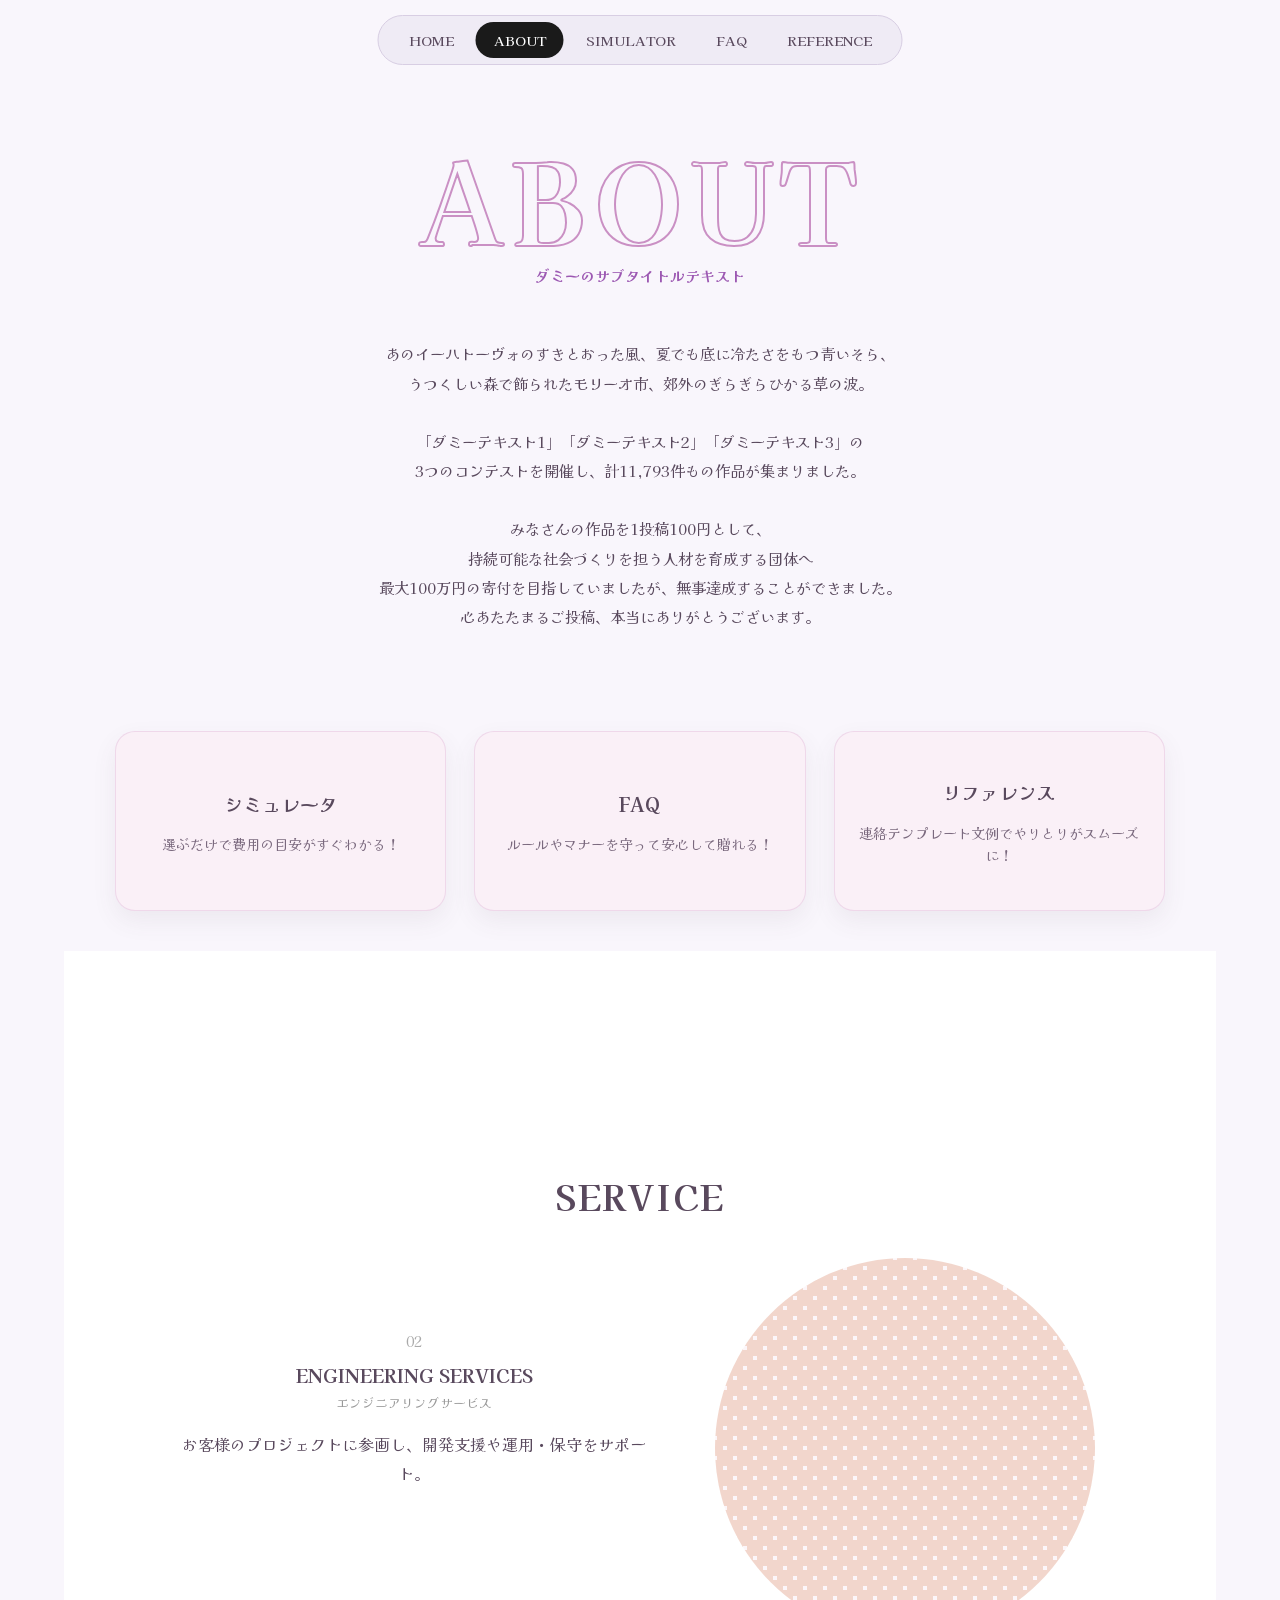
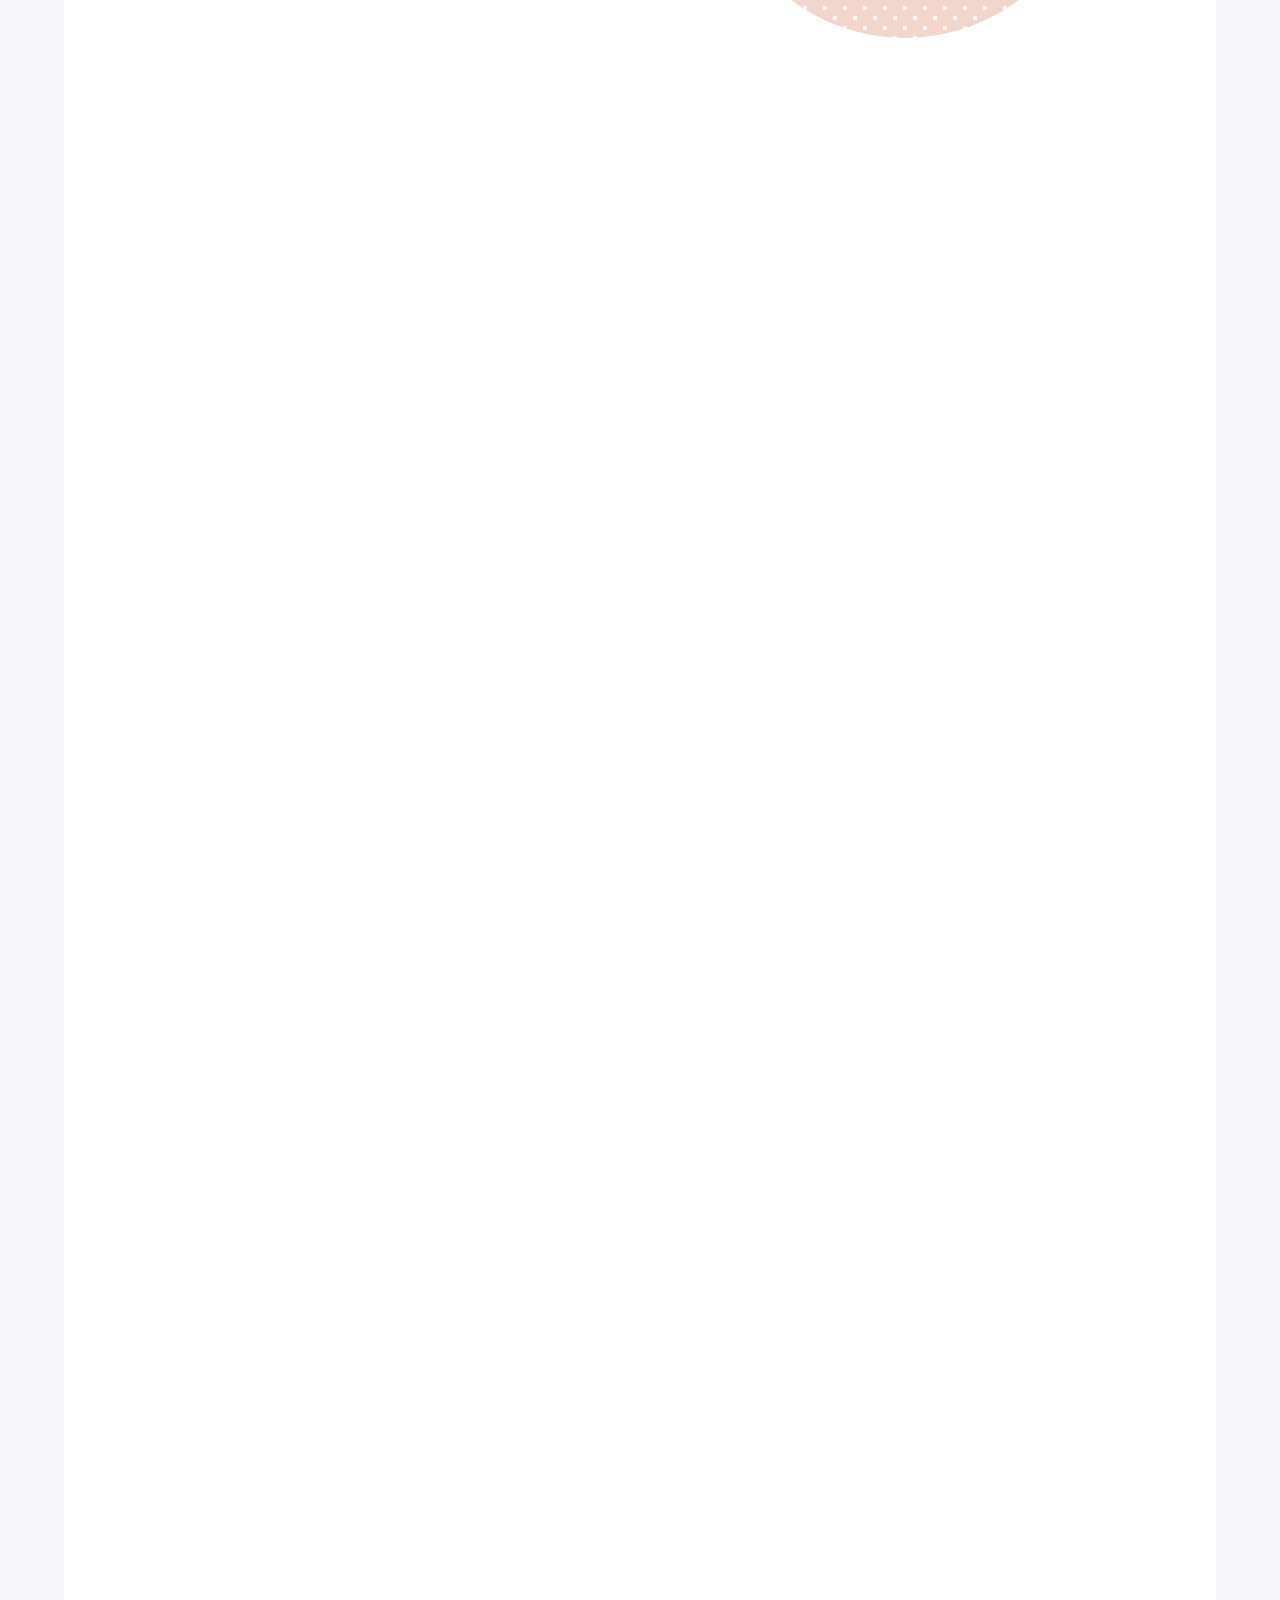
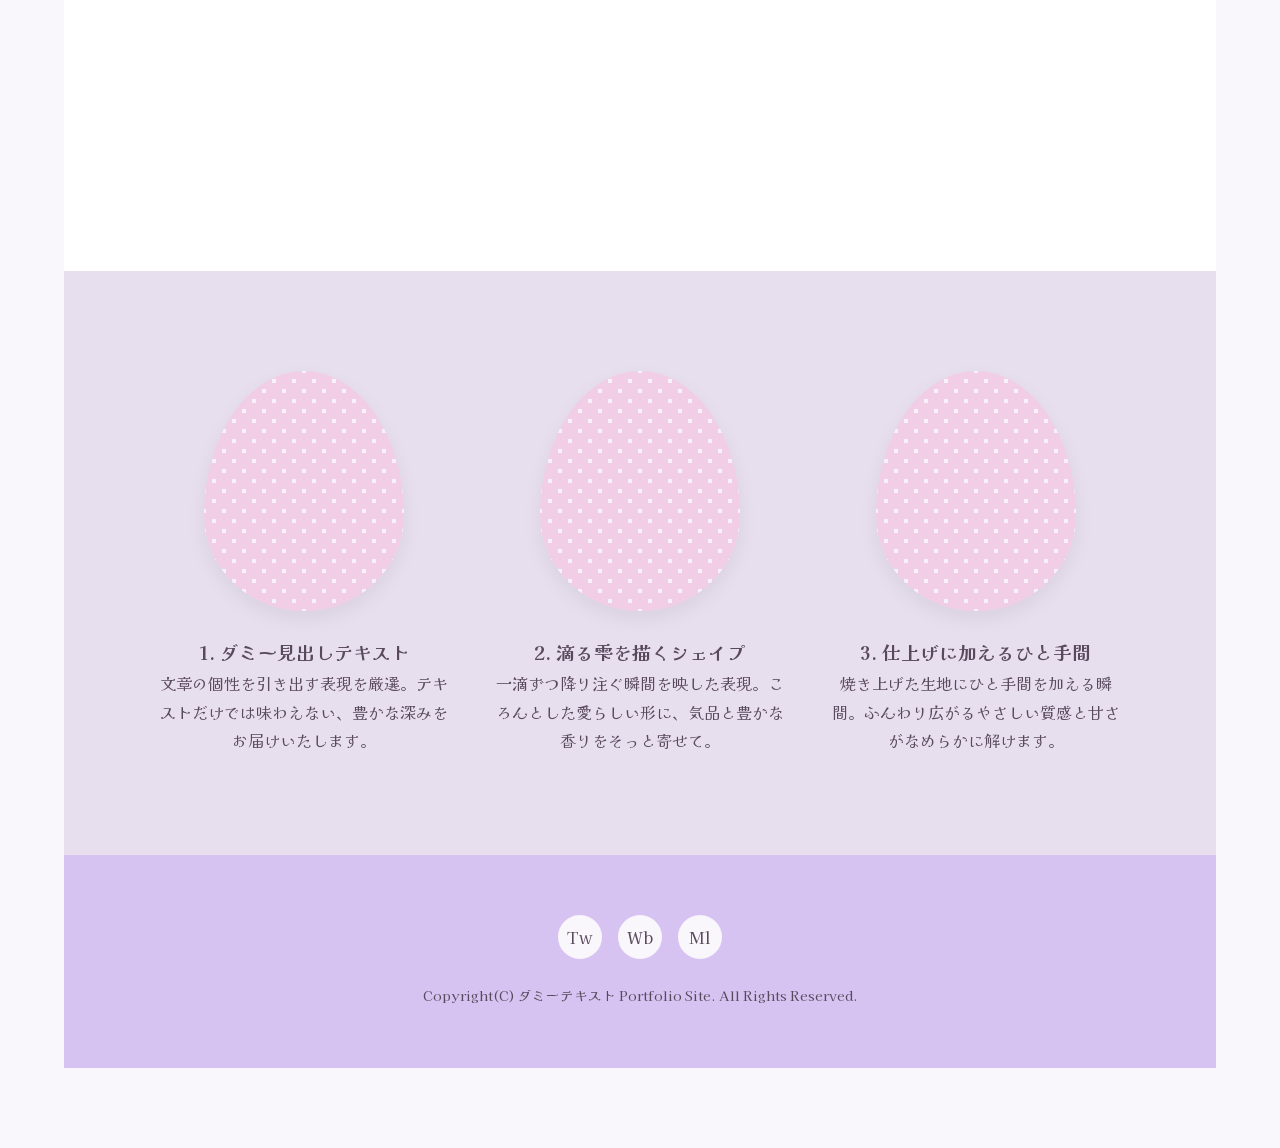
==== about.html @ a7672159 "Add files via upload" ====
<!DOCTYPE html>
<html lang="ja">
<head>
  <meta charset="UTF-8">
  <meta name="viewport" content="width=device-width, initial-scale=1.0">
  <title>ABOUT | ポートフォリオ</title>

  <link rel="preconnect" href="https://fonts.googleapis.com">
  <link rel="preconnect" href="https://fonts.gstatic.com" crossorigin>
  <link href="https://fonts.googleapis.com/css2?family=Kaisei+Decol:wght@400;500;700&display=swap" rel="stylesheet">

  <link rel="stylesheet" href="css/style.css">
</head>
<body class="about-page">

  <header class="about-header js-scroll-trigger">
    <nav class="nav-capsule">
      <a href="index.html" class="nav-item">HOME</a>
      <a href="about.html" class="nav-item is-active">ABOUT</a>
      <a href="simulator.html" class="nav-item">SIMULATOR</a>
      <a href="faq.html" class="nav-item">FAQ</a>
      <a href="reference.html" class="nav-item">REFERENCE</a>
    </nav>
  </header>

  <section class="about-hero">
    <h1 class="about-hero-title js-scroll-trigger">ABOUT</h1>
    <p class="about-hero-sub js-scroll-trigger delay-1">ダミーのサブタイトルテキスト</p>

    <div class="about-lead-text js-scroll-trigger delay-2">
      <p>あのイーハトーヴォのすきとおった風、夏でも底に冷たさをもつ青いそら、<br>うつくしい森で飾られたモリーオ市、郊外のぎらぎらひかる草の波。</p>
      <br>
      <p>「ダミーテキスト1」「ダミーテキスト2」「ダミーテキスト3」の<br>3つのコンテストを開催し、計11,793件もの作品が集まりました。</p>
      <br>
      <p>みなさんの作品を1投稿100円として、<br>持続可能な社会づくりを担う人材を育成する団体へ<br>最大100万円の寄付を目指していましたが、無事達成することができました。<br>心あたたまるご投稿、本当にありがとうございます。</p>
    </div>

<!-- 3つのカードボタン領域 -->
    <div class="about-card-grid">
      <a href="simulator.html" class="about-card js-scroll-trigger delay-1">
        <h3>シミュレータ</h3>
        <p>選ぶだけで費用の目安がすぐわかる！</p>
      </a>

      <a href="faq.html" class="about-card js-scroll-trigger delay-2">
        <h3>FAQ</h3>
        <p>ルールやマナーを守って安心して贈れる！</p>
      </a>

      <a href="reference.html" class="about-card js-scroll-trigger delay-3">
        <h3>リファレンス</h3>
        <p>連絡テンプレート文例でやりとりがスムーズに！</p>
      </a>
    </div>

  <section class="sticky-service-section" id="stickyService">
    <div class="sticky-service-inner">
      <div class="sticky-service-sticky">
        <h2 class="section-title js-scroll-trigger">SERVICE</h2>

        <div class="sticky-service-content">
          <div class="sticky-text-col">
            <div class="service-text-item is-active" data-index="0">
              <span class="service-num">01</span>
              <h3>SYSTEM INTEGRATION</h3>
              <p class="service-sub-ja">システムインテグレーション</p>
              <p class="service-desc">企画提案から構築、導入、運用までをワンストップでサポートいたします。</p>
            </div>
            <div class="service-text-item" data-index="1">
              <span class="service-num">02</span>
              <h3>ENGINEERING SERVICES</h3>
              <p class="service-sub-ja">エンジニアリングサービス</p>
              <p class="service-desc">お客様のプロジェクトに参画し、開発支援や運用・保守をサポート。</p>
            </div>
            <div class="service-text-item" data-index="2">
              <span class="service-num">03</span>
              <h3>SOFTWARE MANAGED SERVICES</h3>
              <p class="service-sub-ja">ソフトウェアマネージドサービス</p>
              <p class="service-desc">安定した運用と継続的な改善を支える柔軟な運用管理を提供します。</p>
            </div>
          </div>

          <div class="sticky-img-col">
            <div class="service-img-item is-active" data-index="0">
              <div class="service-circle-frame">
                <div class="dummy-img-box"></div>
              </div>
            </div>
            <div class="service-img-item" data-index="1">
              <div class="service-circle-frame">
                <div class="dummy-img-box" style="filter: hue-rotate(60deg);"></div>
              </div>
            </div>
            <div class="service-img-item" data-index="2">
              <div class="service-circle-frame">
                <div class="dummy-img-box" style="filter: hue-rotate(140deg);"></div>
              </div>
            </div>
          </div>
        </div>
      </div>
    </div>
  </section>

  <section class="teardrop-section">
    <div class="teardrop-grid">
      <div class="teardrop-item js-scroll-trigger delay-1">
        <div class="teardrop-img-box">
          <div class="dummy-img-box"></div>
        </div>
        <h3>1. ダミー見出しテキスト</h3>
        <p>文章の個性を引き出す表現を厳選。テキストだけでは味わえない、豊かな深みをお届けいたします。</p>
      </div>

      <div class="teardrop-item js-scroll-trigger delay-2">
        <div class="teardrop-img-box">
          <div class="dummy-img-box"></div>
        </div>
        <h3>2. 滴る雫を描くシェイプ</h3>
        <p>一滴ずつ降り注ぐ瞬間を映した表現。ころんとした愛らしい形に、気品と豊かな香りをそっと寄せて。</p>
      </div>

      <div class="teardrop-item js-scroll-trigger delay-3">
        <div class="teardrop-img-box">
          <div class="dummy-img-box"></div>
        </div>
        <h3>3. 仕上げに加えるひと手間</h3>
        <p>焼き上げた生地にひと手間を加える瞬間。ふんわり広がるやさしい質感と甘さがなめらかに解けます。</p>
      </div>
    </div>
  </section>

  <footer class="site-footer">
    <div class="social-icons js-scroll-trigger">
      <div class="social-icon">Tw</div>
      <div class="social-icon">Wb</div>
      <div class="social-icon">Ml</div>
    </div>
    <p class="copyright js-scroll-trigger delay-1">Copyright(C) ダミーテキスト Portfolio Site. All Rights Reserved.</p>
  </footer>

  <script src="js/script.js"></script>
</body>
</html>
---- css/style.css ----
@charset "UTF-8";

/* ==========================================================================
   TABLE OF CONTENTS (目次)
   --------------------------------------------------------------------------
   1. Variables & Theme Settings (カラー・変数)
   2. Base & Reset Styles (ベース設定)
   3. Animations & Delay Utilities (スクロールアニメーション)
   4. Common UI Components (汎用ボタン・共通パーツ)
   5. Header & Navigation (カプセルナビ・SNSエリア)
   6. Hero Areas (TOP / ABOUT / シミュレーター ヒーロー)
   7. TOP & ABOUT Sections (Topics / Message / Service / Teardrop)
   8. Simulator Components (選択ボタン・入力フォーム・結果エリア)
   9. Footer Section
   10. Responsive Adjustments (メディアクエリ統合)
   ========================================================================== */

/* ==========================================================================
   1. Variables & Theme Settings
   ========================================================================== */
:root {
  --bg-main: #F9F6FC;         /* ニュアンスホワイト */
  --bg-sub: #FFF0FA;          /* シェルピンク */
  --color-pink: #F2CBE4;      /* パステルピンク */
  --color-lavender: #D7C3F1;  /* ソフトラベンダー */
  --color-orchid: #CA90C4;    /* ミディアムオーキッド */
  --color-gold: #FFB703;      /* マリーゴールド */
  --color-yellow: #FFCA3A;    /* ハニーイエロー */
  --text-main: #59495D;       /* ディープパープルグレー */
  --text-dark: #1A1A1A;       /* ダークテキスト */
  --color-white: #FFFFFF;
}

/* ==========================================================================
   2. Base & Reset Styles
   ========================================================================== */
*,
*::before,
*::after {
  box-sizing: border-box;
  margin: 0;
  padding: 0;
  font-family: 'Kaisei Decol', serif !important;
}

body {
  background-color: var(--bg-main);
  color: var(--text-main);
  line-height: 1.8;
  overflow-x: hidden;
}

a {
  text-decoration: none;
  color: inherit;
}

/* ==========================================================================
   3. Animations & Delay Utilities
   ========================================================================== */
/* 一時確認用：強制表示させる設定 */
.js-scroll-trigger {
  opacity: 0;
  transform: translateY(30px);
  transition: opacity 0.8s ease, transform 0.8s ease;
}

.js-scroll-trigger.is-active {
  opacity: 1;
  transform: translateY(0);
}

/* ヘッダータグにjs-scroll-triggerがついていても透明化させない例外指定 */
header.js-scroll-trigger,
.about-header.js-scroll-trigger {
  opacity: 1 !important;
  transform: none !important;
}

.delay-1 { transition-delay: 0.15s; }
.delay-2 { transition-delay: 0.3s; }
.delay-3 { transition-delay: 0.45s; }

/* ==========================================================================
   4. Common UI Components
   ========================================================================== */
/* 共通ダミー画像パターン */
.dummy-img-box {
  width: 100%;
  height: 100%;
  background-color: var(--color-pink);
  background-image: 
    radial-gradient(var(--bg-main) 15%, transparent 16%),
    radial-gradient(var(--bg-main) 15%, transparent 16%);
  background-size: 20px 20px;
  background-position: 0 0, 10px 10px;
  opacity: 0.85;
}

/* セクション共通タイトル */
.section-title {
  margin-bottom: 30px;
  color: var(--text-main);
  font-size: clamp(1.8rem, 4vw, 2.2rem);
  letter-spacing: 0.05em;
}

/* 共通ゴールドボタン */
.btn-gold {
  display: inline-flex;
  justify-content: center;
  align-items: center;
  gap: 8px;
  width: 100%;
  padding: 14px 28px;
  background-color: var(--color-gold);
  border-radius: 30px;
  color: var(--color-white);
  font-size: clamp(0.9rem, 1.2vw, 1rem);
  font-weight: bold;
  text-align: center;
  box-shadow: 0 6px 16px rgba(255, 183, 3, 0.35);
  transition: all 0.3s ease;
}

.btn-gold:hover {
  opacity: 0.92;
  transform: translateY(-2px);
}

/* ==========================================================================
   5. Header & Navigation
   ========================================================================== */
.about-header {
  position: relative;
  display: flex;
  justify-content: space-between;
  align-items: center;
  min-height: 80px;
  padding: 20px 5%;
  background-color: var(--bg-main);
  z-index: 100;
}

/* smulator → simulator にスペルを修正 */
.simulator-header {
  position: relative;
  display: flex;
  justify-content: space-between;
  align-items: center;
  min-height: 80px;
  padding: 20px 5%;
  background-color: var(--bg-main);
  z-index: 100;
}
.nav-capsule {
  position: absolute;
  left: 50%;
  transform: translateX(-50%);
  display: flex;
  align-items: center;
  gap: 4px;
  padding: 6px 12px;
  background-color: #EFEBF5;
  border: 1px solid #D8CEE3;
  border-radius: 30px;
  z-index: 10;
  white-space: nowrap;
}

.nav-item {
  display: inline-block;
  padding: 6px 18px;
  border-radius: 20px;
  color: var(--text-main);
  font-size: 0.85rem;
  font-weight: 500;
  text-decoration: none;
  transition: all 0.3s ease;
}

.nav-item.is-active,
.nav-item:hover {
  background-color: var(--text-dark);
  color: var(--color-white);
}

.header-sns {
  display: flex;
  align-items: center;
  gap: 10px;
  margin-left: auto;
}

.sns-btn {
  display: inline-flex;
  align-items: center;
  padding: 6px 18px;
  background-color: var(--text-dark);
  border-radius: 20px;
  color: var(--color-white);
  font-size: 0.8rem;
  transition: opacity 0.3s ease;
}

.sns-btn:hover {
  opacity: 0.8;
}

/* ==========================================================================
   6. Hero Areas
   ========================================================================== */
/* TOP ヒーロー */
.hero-section {
  position: relative;
  width: 100%;
  height: 100vh;
  height: 100dvh;
  background-color: var(--bg-sub);
  border-bottom: 2px solid var(--color-orchid);
  overflow: hidden;
}

.hero-bg-dummy {
  position: absolute;
  top: 0;
  right: 0;
  width: 75%;
  height: 100%;
  background: linear-gradient(135deg, var(--color-lavender) 0%, var(--color-orchid) 100%);
  clip-path: polygon(15% 0, 100% 0, 100% 100%, 0% 100%);
  opacity: 0.6;
}

.hero-side-left,
.hero-side-right {
  position: absolute;
  top: 40px;
  display: flex;
  flex-direction: column;
  align-items: center;
  gap: 16px;
  z-index: 15;
}

.hero-side-left { left: 3%; }
.hero-side-right { right: 3%; }

.qr-group {
  display: flex;
  flex-direction: column;
  gap: 12px;
  margin-bottom: 8px;
}

.dummy-qr {
  display: block;
  width: 36px;
  height: 36px;
  background-color: var(--text-main);
  border-radius: 4px;
  opacity: 0.4;
}

.vertical-btn {
  display: inline-block;
  padding: 6px 4px;
  background: none;
  border: none;
  border-radius: 4px;
  color: var(--text-main);
  font-size: clamp(0.7rem, 1.2vw, 0.85rem);
  letter-spacing: 0.2em;
  writing-mode: vertical-rl;
  opacity: 0.7;
  cursor: pointer;
  transition: opacity 0.3s ease, color 0.3s ease, transform 0.3s ease;
}

.vertical-btn:hover {
  color: var(--color-orchid);
  opacity: 1;
  transform: scale(1.08);
}

.hero-huge-text {
  position: absolute;
  bottom: 8%;
  left: 0;
  width: 100%;
  color: var(--color-yellow);
  font-size: clamp(3.5rem, 12.5vw, 11rem);
  font-weight: 700;
  line-height: 0.9;
  text-align: center;
  text-shadow: 4px 4px 0px rgba(89, 73, 93, 0.15);
  white-space: nowrap;
  z-index: 10;
}

.text-gold {
  color: var(--color-gold);
}

/* ABOUT ヒーロー */
.about-hero {
  padding: 60px 5% 80px;
  text-align: center;
}

.about-hero-title {
  margin-bottom: 10px;
  color: transparent;
  font-size: clamp(4rem, 10vw, 7rem);
  font-weight: 700;
  line-height: 1;
  letter-spacing: 0.05em;
  -webkit-text-stroke: 2px var(--color-orchid);
}

.about-hero-sub {
  margin-bottom: 50px;
  color: #9C58B2;
  font-size: 0.95rem;
  font-weight: bold;
}

.about-lead-text {
  max-width: 800px;
  margin: 0 auto 60px;
  font-size: clamp(0.9rem, 1.2vw, 1rem);
  line-height: 1.9;
}

/* シミュレーター用 ヒーロー */
.page-hero {
  padding: 50px 5% 30px;
  text-align: center;
}

.page-hero-title {
  margin-bottom: 8px;
  color: transparent;
  font-size: clamp(2.5rem, 7vw, 4.5rem);
  font-weight: 700;
  line-height: 1.1;
  letter-spacing: 0.05em;
  -webkit-text-stroke: 2px var(--color-orchid);
}

.page-hero-sub {
  margin-bottom: 20px;
  color: #9C58B2;
  font-size: 0.95rem;
  font-weight: bold;
}

.page-hero-lead {
  display: inline-block;
  padding: 8px 24px;
  background-color: var(--bg-sub);
  border-radius: 20px;
  color: var(--text-main);
  font-size: clamp(0.85rem, 1.1vw, 0.95rem);
}

/* ==========================================================================
   7. TOP & ABOUT Sections
   ========================================================================== */
/* カードグリッド */
.about-card-grid {
  display: grid;
  grid-template-columns: repeat(3, 1fr);
  justify-content: center;
  gap: 28px;
  max-width: 1050px;
  margin: 0 auto;
  padding: 40px 0;
}

.about-card {
  display: flex;
  flex-direction: column;
  justify-content: center;
  align-items: center;
  min-height: 180px;
  padding: 40px 24px;
  background-color: #FAF0F7;
  border: 1px solid rgba(202, 144, 196, 0.25);
  border-radius: 20px;
  box-shadow: 0 10px 25px rgba(89, 73, 93, 0.08);
  text-align: center;
  transition: transform 0.3s ease, box-shadow 0.3s ease, background-color 0.3s ease;
  cursor: pointer;
}

.about-card:hover {
  background-color: #F6E2F0;
  box-shadow: 0 18px 36px rgba(89, 73, 93, 0.16);
  transform: translateY(-8px);
}

.about-card h3 {
  margin-bottom: 12px;
  color: var(--text-main);
  font-size: 1.2rem;
  font-weight: 700;
}

.about-card p {
  color: #7A697E;
  font-size: 0.88rem;
  line-height: 1.6;
}

/* Topics Section */
.topics-section {
  position: relative;
  padding: 100px 5%;
}

.topics-title {
  position: absolute;
  top: 40px;
  left: 3%;
  color: var(--color-orchid);
  font-size: clamp(2.5rem, 7.5vw, 6.5rem);
  line-height: 1;
  letter-spacing: 0.05em;
  pointer-events: none;
  z-index: 10;
}

.topics-grid {
  display: grid;
  grid-template-columns: repeat(3, 1fr);
  gap: 20px;
  margin-top: 60px;
}

.grid-item {
  position: relative;
  min-height: 280px;
  z-index: 1;
}

.span-2-rows { grid-row: span 2; }
.grid-item--orchid { background-color: var(--color-orchid); color: var(--color-white); padding: 40px 30px; }
.grid-item--lavender { background-color: var(--color-lavender); color: var(--text-main); padding: 40px 30px; }
.grid-item--pink { background-color: var(--color-pink); color: var(--text-main); padding: 40px 30px; }

.grid-item h3 {
  margin-bottom: 15px;
  padding-bottom: 10px;
  border-bottom: 2px solid rgba(255, 255, 255, 0.4);
  font-size: clamp(1rem, 1.5vw, 1.25rem);
}

.grid-item--lavender h3,
.grid-item--pink h3 {
  border-bottom: 2px solid rgba(89, 73, 93, 0.2);
}

/* About & Message */
.about-section {
  padding: 120px 8%;
  background-color: var(--color-white);
}

.about-block {
  display: flex;
  gap: 60px;
  max-width: 1200px;
  margin: 0 auto 120px;
}

.about-text { flex: 1.2; }
.about-text h2 { margin-bottom: 30px; color: var(--text-main); font-size: clamp(1.4rem, 3vw, 2.2rem); }
.about-text p { margin-bottom: 16px; font-size: clamp(0.85rem, 1.1vw, 1rem); }

.about-images {
  display: flex;
  flex-direction: column;
  gap: 24px;
  flex: 0.8;
}

.message-block {
  position: relative;
  display: flex;
  justify-content: center;
  align-items: center;
  gap: 50px;
  max-width: 1000px;
  margin: 0 auto;
  padding: 60px 40px;
}

.message-bg-text {
  position: absolute;
  top: 50%;
  left: 50%;
  transform: translate(-50%, -50%);
  color: var(--bg-main);
  font-size: clamp(3.5rem, 10vw, 8.5rem);
  font-weight: bold;
  z-index: 0;
}

.message-circle-dummy {
  position: relative;
  flex-shrink: 0;
  width: 220px;
  height: 220px;
  background-color: var(--bg-sub);
  border: 4px dashed var(--color-orchid);
  border-radius: 50%;
  z-index: 2;
}

.message-content { position: relative; z-index: 3; }
.message-content h3 { margin-bottom: 24px; font-size: clamp(1rem, 1.5vw, 1.2rem); line-height: 1.7; }

/* Service Section */
.service-section {
  padding: 80px 8%;
  background-color: var(--color-white);
}

.service-list {
  display: flex;
  flex-direction: column;
  gap: 60px;
  max-width: 900px;
  margin: 0 auto;
}

.service-item {
  display: flex;
  align-items: center;
  gap: 60px;
}

.service-icon-box {
  display: flex;
  justify-content: center;
  flex-shrink: 0;
  width: 160px;
}

.dummy-icon-circle {
  display: flex;
  justify-content: center;
  align-items: center;
  width: 100px;
  height: 100px;
  border: 1px solid #DDD;
  border-radius: 50%;
  font-size: 2rem;
}

.service-content { flex: 1; }
.service-num { display: block; margin-bottom: 4px; color: #AAA; font-size: 0.9rem; }
.service-content h3 { font-size: 1.5rem; line-height: 1.2; letter-spacing: 0.05em; }
.service-sub-ja { margin-bottom: 16px; color: #999; font-size: 0.8rem; }

/* Sticky Service */
.sticky-service-section {
  position: relative;
  background-color: var(--color-white);
}

.sticky-service-inner { position: relative; height: 280vh; }
.sticky-service-sticky {
  position: sticky;
  top: 0;
  display: flex;
  flex-direction: column;
  justify-content: center;
  height: 100vh;
  padding: 0 10%;
  overflow: hidden;
}

.sticky-service-content {
  display: grid;
  grid-template-columns: 1.2fr 1fr;
  align-items: center;
  gap: 60px;
  width: 100%;
  max-width: 1100px;
  margin: 0 auto;
}

.sticky-text-col { position: relative; min-height: 240px; }
.service-text-item {
  position: absolute;
  top: 0;
  left: 0;
  width: 100%;
  opacity: 0;
  transform: translateY(20px);
  pointer-events: none;
  transition: opacity 0.6s ease, transform 0.6s ease;
}

.service-text-item.is-active {
  opacity: 1;
  transform: translateY(0);
  pointer-events: auto;
}

.sticky-img-col {
  position: relative;
  width: 100%;
  max-width: 380px;
  margin: 0 auto;
  aspect-ratio: 1 / 1;
}

.service-img-item {
  position: absolute;
  top: 0; left: 0;
  width: 100%; height: 100%;
  opacity: 0;
  transform: scale(0.92);
  transition: opacity 0.6s ease, transform 0.6s ease;
}

.service-img-item.is-active { opacity: 1; transform: scale(1); }
.service-circle-frame { width: 100%; height: 100%; border-radius: 50%; overflow: hidden; }

/* Teardrop Section */
.teardrop-section {
  padding: 100px 8%;
  background-color: #E7DEEE;
}

.teardrop-grid {
  display: grid;
  grid-template-columns: repeat(3, 1fr);
  gap: 40px;
  max-width: 1100px;
  margin: 0 auto;
}

.teardrop-item { text-align: center; }
.teardrop-img-box {
  width: 200px;
  height: 240px;
  margin: 0 auto 24px;
  border-radius: 50% 50% 50% 50% / 60% 60% 40% 40%;
  box-shadow: 0 8px 20px rgba(0, 0, 0, 0.06);
  overflow: hidden;
}

/* ==========================================================================
   8. Simulator Components
   ========================================================================== */
.simulator-container {
  max-width: 1100px;
  margin: 0 auto;
  padding: 40px 5% 100px;
}

.simulator-layout {
  display: grid;
  grid-template-columns: 1fr 360px;
  gap: 36px;
  align-items: start;
}

.simulator-steps {
  display: flex;
  flex-direction: column;
  gap: 28px;
}

.sim-card {
  padding: 30px;
  background-color: var(--color-white);
  border: 1px solid rgba(202, 144, 196, 0.3);
  border-radius: 20px;
  box-shadow: 0 8px 20px rgba(89, 73, 93, 0.05);
}

.sim-card-title {
  margin-bottom: 20px;
  padding-bottom: 10px;
  border-bottom: 2px solid var(--bg-sub);
  color: var(--text-main);
  font-size: 1.15rem;
  font-weight: 700;
}

/* 選択肢ボタン (ラジオボタン/チェックボックス) */
.opt-group {
  display: flex;
  flex-direction: column;
  gap: 12px;
}

.opt-label {
  position: relative;
  display: block;
  cursor: pointer;
}

.opt-label input {
  position: absolute;
  opacity: 0;
  width: 0;
  height: 0;
}

.opt-btn {
  display: flex;
  justify-content: space-between;
  align-items: center;
  padding: 14px 20px;
  background-color: var(--bg-main);
  border: 2px solid transparent;
  border-radius: 14px;
  transition: all 0.25s ease;
}

.opt-label:hover .opt-btn {
  background-color: var(--bg-sub);
}

.opt-label input:checked + .opt-btn {
  background-color: var(--bg-sub);
  border-color: var(--color-orchid);
  box-shadow: 0 4px 12px rgba(202, 144, 196, 0.25);
}

.opt-name { font-size: 0.92rem; font-weight: 500; }
.opt-price { font-size: 0.95rem; font-weight: 700; color: #9C58B2; text-align: right; }
.opt-price small { display: block; font-size: 0.75rem; font-weight: normal; color: #888; }

/* 数量フォーム */
.qty-list {
  display: flex;
  flex-direction: column;
  gap: 16px;
}

.qty-item {
  display: flex;
  justify-content: space-between;
  align-items: center;
  padding-bottom: 12px;
  border-bottom: 1px dashed #EFEBF5;
}

.qty-item:last-child {
  border-bottom: none;
  padding-bottom: 0;
}

.qty-name { font-size: 0.9rem; }
.qty-name small { color: #9C58B2; margin-left: 6px; }

.qty-input {
  width: 85px;
  padding: 8px 12px;
  background-color: var(--bg-main);
  border: 1px solid var(--color-lavender);
  border-radius: 10px;
  color: var(--text-main);
  font-size: 1rem;
  font-weight: bold;
  text-align: center;
  outline: none;
  transition: all 0.3s ease;
}

.qty-input:focus {
  border-color: var(--color-orchid);
  background-color: var(--color-white);
  box-shadow: 0 0 0 3px rgba(202, 144, 196, 0.2);
}

/* 計算結果サイドバー (Sticky) */
.sim-result-sticky {
  position: sticky;
  top: 30px;
}

.result-card {
  padding: 32px 24px;
  background: linear-gradient(145deg, #FFFFFF 0%, var(--bg-sub) 100%);
  border: 2px solid var(--color-orchid);
  border-radius: 24px;
  box-shadow: 0 12px 30px rgba(89, 73, 93, 0.1);
  text-align: center;
}

.result-label { font-size: 0.9rem; font-weight: bold; color: var(--text-main); }
.result-price-box { margin: 16px 0; font-size: 1.2rem; font-weight: bold; }

.price-num {
  font-size: clamp(2.4rem, 4vw, 3.2rem);
  font-weight: bold;
  color: var(--color-gold);
  text-shadow: 1px 1px 0px rgba(89, 73, 93, 0.15);
}

.tax-info {
  margin-bottom: 20px;
  padding: 16px;
  background-color: rgba(255, 255, 255, 0.7);
  border-radius: 12px;
  font-size: 0.78rem;
  line-height: 1.6;
  text-align: left;
}

.tax-title { margin-bottom: 4px; color: #9C58B2; font-weight: bold; }

/* ==========================================================================
   9. Footer Section
   ========================================================================== */
.site-footer {
  position: relative;
  padding: 60px 20px;
  background-color: var(--color-lavender);
  text-align: center;
}

.social-icons {
  display: flex;
  justify-content: center;
  gap: 16px;
  margin-bottom: 24px;
}

.social-icon {
  display: flex;
  justify-content: center;
  align-items: center;
  width: 44px;
  height: 44px;
  background-color: var(--bg-main);
  border-radius: 50%;
}

.copyright { font-size: 0.85rem; }

/* ==========================================================================
   10. Responsive Adjustments
   ========================================================================== */
/* タブレット〜PC中間（960px以下） */
@media (max-width: 960px) {
  .about-header {
    flex-direction: column;
    gap: 16px;
    padding: 15px 20px;
  }

  .nav-capsule {
    position: static;
    transform: none;
    max-width: 100%;
    overflow-x: auto;
    -webkit-overflow-scrolling: touch;
  }

  .header-sns {
    margin-left: 0;
  }

  .simulator-layout { grid-template-columns: 1fr; }
  .sim-result-sticky { position: static; }
  .about-card-grid { grid-template-columns: repeat(2, 1fr); }
  .sticky-service-content { grid-template-columns: 1fr; gap: 30px; }
  .sticky-img-col { max-width: 260px; }
  .teardrop-grid { grid-template-columns: 1fr; gap: 60px; }
}

/* タブレット・スマホ（768px以下） */
@media (max-width: 768px) {
  .hero-side-left, .hero-side-right { top: 20px; }
  .dummy-qr { width: 30px; height: 30px; }
  .topics-title { top: 10px; }
  .topics-grid { grid-template-columns: 1fr; margin-top: 80px; }
  .span-2-rows { grid-row: auto; }
  .about-block { flex-direction: column; gap: 40px; margin-bottom: 80px; }
  .message-block { flex-direction: column; padding: 40px 20px; text-align: center; }
  .message-circle-dummy { width: 160px; height: 160px; }
}

/* スマホ小型（600px以下） */
@media (max-width: 600px) {
  .nav-item { padding: 6px 12px; font-size: 0.8rem; }
  .about-card-grid { grid-template-columns: 1fr; }
  .service-item { flex-direction: column; gap: 20px; text-align: center; }
  .sim-card { padding: 20px 16px; }
  .opt-btn { flex-direction: column; align-items: flex-start; gap: 4px; }
  .opt-price { text-align: left; }
}
/* ==========================================================================
   5. Header & Navigation (使い回し用にクラス名を統合)
   ========================================================================== */
.site-header {
  position: relative;
  display: flex;
  justify-content: space-between;
  align-items: center;
  min-height: 80px;
  padding: 20px 5%;
  background-color: var(--bg-main);
  z-index: 100;
}
/* ※ .nav-capsule や .sns-btn などの記述はそのまま残してください */


/* ==========================================================================
   11. FAQ Section (新しく追加)
   ========================================================================== */
.faq-page {
  padding-bottom: 120px;
}

.faq-section {
  padding: 0 5%;
}

.faq-container {
  max-width: 800px;
  margin: 0 auto;
}

/* カテゴリタイトル */
.faq-category-title {
  margin: 50px 0 20px;
  padding-bottom: 10px;
  border-bottom: 2px solid var(--color-orchid);
  color: var(--text-main);
  font-size: 1.3rem;
  font-weight: 700;
}

/* アコーディオン本体 */
.faq-item {
  margin-bottom: 16px;
  background-color: var(--color-white);
  border: 1px solid rgba(202, 144, 196, 0.3);
  border-radius: 12px;
  box-shadow: 0 4px 12px rgba(89, 73, 93, 0.04);
  overflow: hidden;
}

/* 質問部分 (クリックエリア) */
.faq-q {
  position: relative;
  display: flex;
  align-items: center;
  padding: 20px 50px 20px 20px;
  background-color: var(--color-white);
  color: var(--text-dark);
  font-size: 1rem;
  font-weight: 700;
  cursor: pointer;
  list-style: none; /* デフォルトの三角形を消す */
  transition: background-color 0.3s ease;
}

.faq-q::-webkit-details-marker {
  display: none; /* Safari用の三角形を消す */
}

.faq-q:hover {
  background-color: var(--bg-sub);
}

/* "Q" のアイコン */
.faq-icon-q {
  display: inline-flex;
  justify-content: center;
  align-items: center;
  flex-shrink: 0;
  width: 28px;
  height: 28px;
  margin-right: 12px;
  background-color: var(--color-orchid);
  border-radius: 50%;
  color: var(--color-white);
  font-size: 0.9rem;
  font-weight: bold;
}

/* 開閉アイコン (＋ と －) */
.faq-toggle-icon {
  position: absolute;
  right: 20px;
  top: 50%;
  transform: translateY(-50%);
  width: 16px;
  height: 16px;
}

.faq-toggle-icon::before,
.faq-toggle-icon::after {
  content: "";
  position: absolute;
  top: 50%;
  left: 50%;
  width: 100%;
  height: 2px;
  background-color: var(--color-orchid);
  transform: translate(-50%, -50%);
  transition: transform 0.3s ease;
}

.faq-toggle-icon::after {
  transform: translate(-50%, -50%) rotate(90deg);
}

/* アコーディオンが開いた時 */
details[open] .faq-q {
  border-bottom: 1px dashed rgba(202, 144, 196, 0.3);
}

details[open] .faq-toggle-icon::after {
  transform: translate(-50%, -50%) rotate(0deg); /* ＋が－になる */
}

/* 回答部分 */
.faq-a {
  padding: 24px 20px 24px 60px;
  background-color: #FAF0F7;
  color: var(--text-main);
  font-size: 0.95rem;
  line-height: 1.8;
  animation: fadeIn 0.4s ease;
}

.faq-a ul {
  margin: 12px 0 12px 20px;
  color: var(--text-dark);
}

.faq-a li {
  margin-bottom: 6px;
}

/* 開閉アニメーション用 */
@keyframes fadeIn {
  from { opacity: 0; transform: translateY(-10px); }
  to { opacity: 1; transform: translateY(0); }
}

/* スマホ対応 */
@media (max-width: 600px) {
  .faq-q {
    padding: 16px 40px 16px 16px;
    font-size: 0.95rem;
  }
  .faq-a {
    padding: 20px 16px 20px 16px;
    font-size: 0.9rem;
  }
  .faq-category-title {
    font-size: 1.15rem;
  }
}/* ==========================================================================
   12. Reference Section
   ========================================================================== */
.ref-page {
  padding-bottom: 120px;
}

.ref-section {
  padding: 0 5%;
}

.ref-container {
  max-width: 1000px;
  margin: 0 auto;
}

.ref-category {
  margin-bottom: 60px;
}

.ref-category-title {
  margin-bottom: 24px;
  padding-bottom: 10px;
  border-bottom: 2px solid var(--color-orchid);
  color: var(--text-main);
  font-size: clamp(1.1rem, 2vw, 1.35rem);
  font-weight: 700;
}

/* カードグリッド */
.ref-grid {
  display: grid;
  grid-template-columns: repeat(2, 1fr);
  gap: 24px;
}

.ref-grid.single-item {
  grid-template-columns: 1fr;
}

/* カードデザイン */
.ref-card {
  display: flex;
  flex-direction: column;
  justify-content: space-between;
  padding: 28px;
  background-color: var(--color-white);
  border: 1px solid rgba(202, 144, 196, 0.3);
  border-radius: 20px;
  box-shadow: 0 8px 20px rgba(89, 73, 93, 0.05);
  transition: transform 0.3s ease, box-shadow 0.3s ease;
}

.ref-card:hover {
  transform: translateY(-4px);
  box-shadow: 0 12px 28px rgba(89, 73, 93, 0.12);
}

.ref-card.highlight-card {
  background: linear-gradient(145deg, #FFFFFF 0%, var(--bg-sub) 100%);
  border: 2px solid var(--color-orchid);
}

.ref-card-header {
  margin-bottom: 12px;
}

.ref-card-title {
  color: var(--text-dark);
  font-size: 1.1rem;
  font-weight: 700;
  line-height: 1.4;
  margin-top: 8px;
}

.ref-card-desc {
  margin-bottom: 20px;
  color: var(--text-main);
  font-size: 0.9rem;
  line-height: 1.7;
  flex-grow: 1;
}

/* カテゴリタグ */
.ref-tag {
  display: inline-block;
  padding: 4px 12px;
  border-radius: 12px;
  font-size: 0.75rem;
  font-weight: bold;
}

.tag-info { background-color: var(--color-lavender); color: var(--text-main); }
.tag-experience { background-color: var(--color-pink); color: var(--text-main); }
.tag-service { background-color: var(--color-yellow); color: var(--text-dark); }
.tag-shop { background-color: #EFEBF5; color: var(--text-main); border: 1px solid #D8CEE3; }

/* リンクボタン */
.ref-btn {
  display: inline-flex;
  justify-content: center;
  align-items: center;
  padding: 10px 20px;
  background-color: var(--text-dark);
  border-radius: 20px;
  color: var(--color-white);
  font-size: 0.85rem;
  font-weight: bold;
  text-decoration: none;
  transition: all 0.3s ease;
  align-self: flex-start;
}

.ref-btn:hover {
  background-color: var(--color-orchid);
  color: var(--color-white);
}

/* レスポンシブ対応 */
@media (max-width: 768px) {
  .ref-grid {
    grid-template-columns: 1fr;
  }
  
  .ref-card {
    padding: 20px;
  }
}
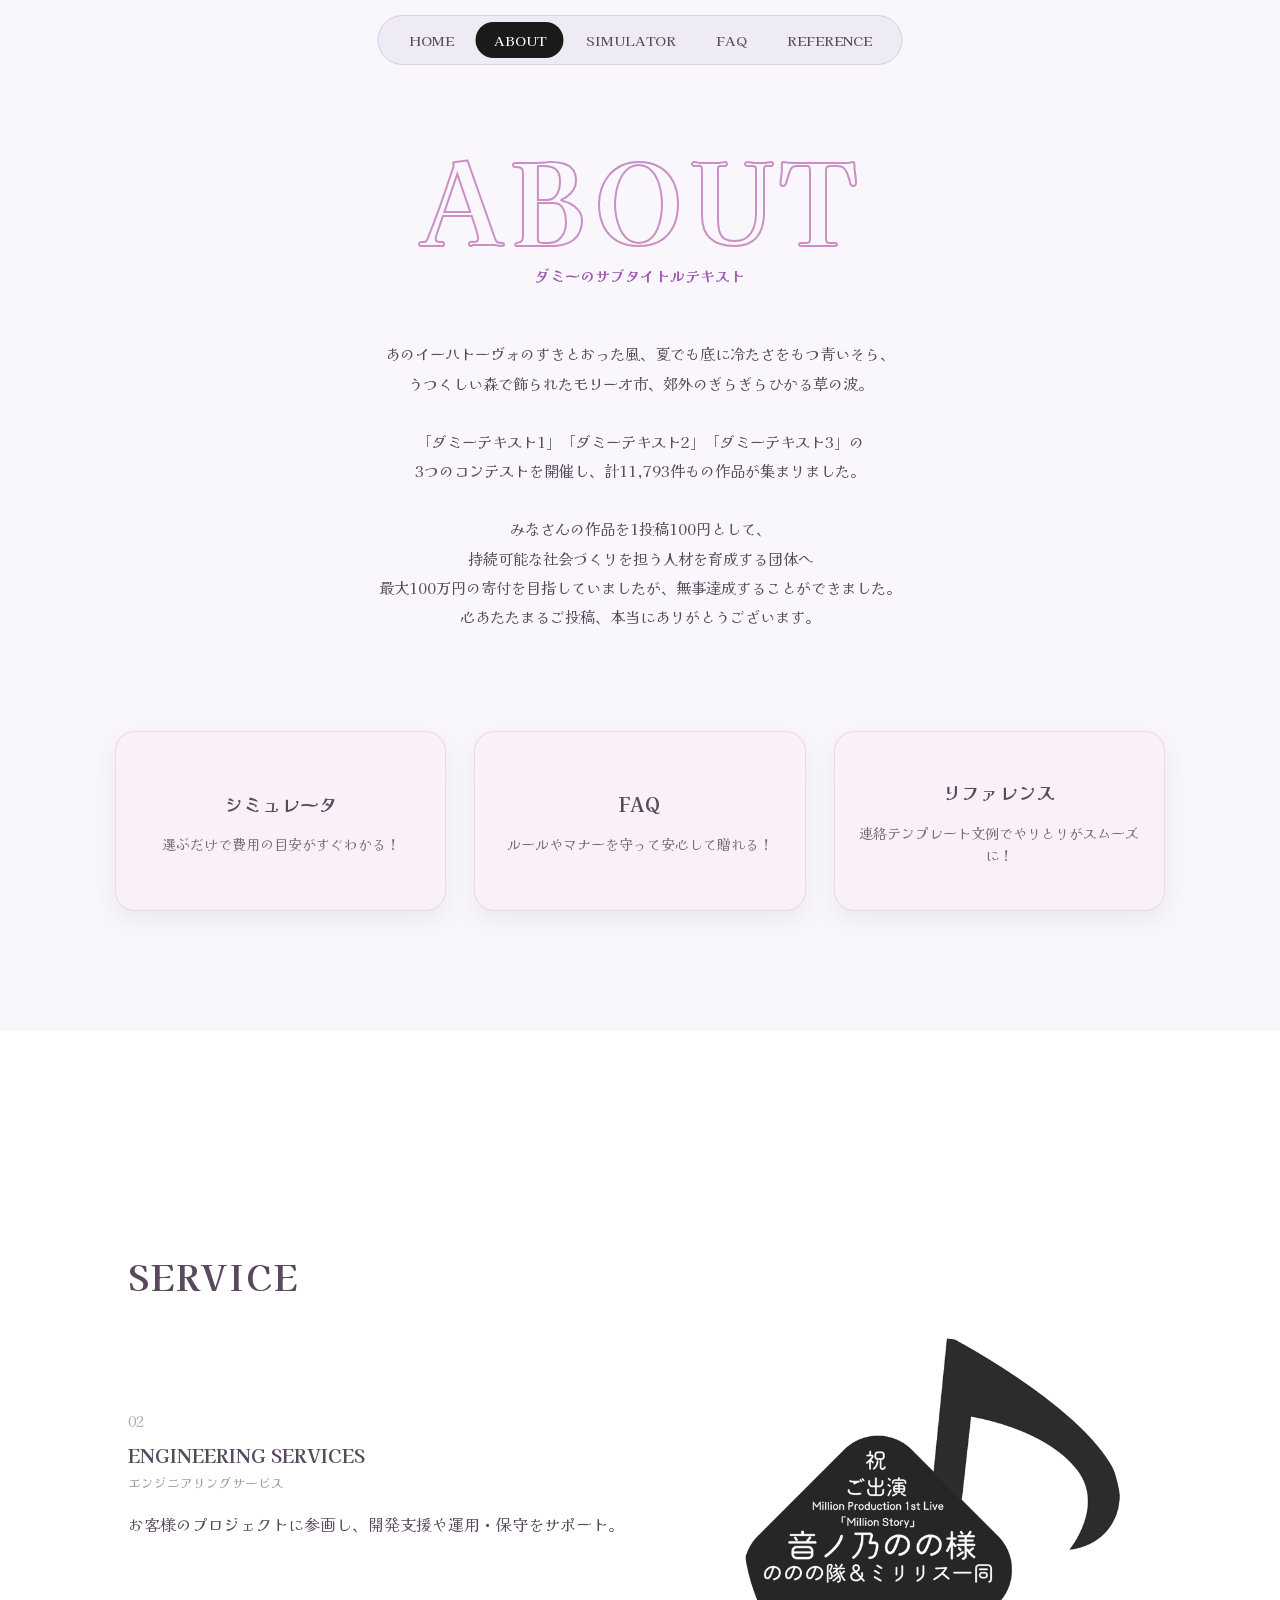
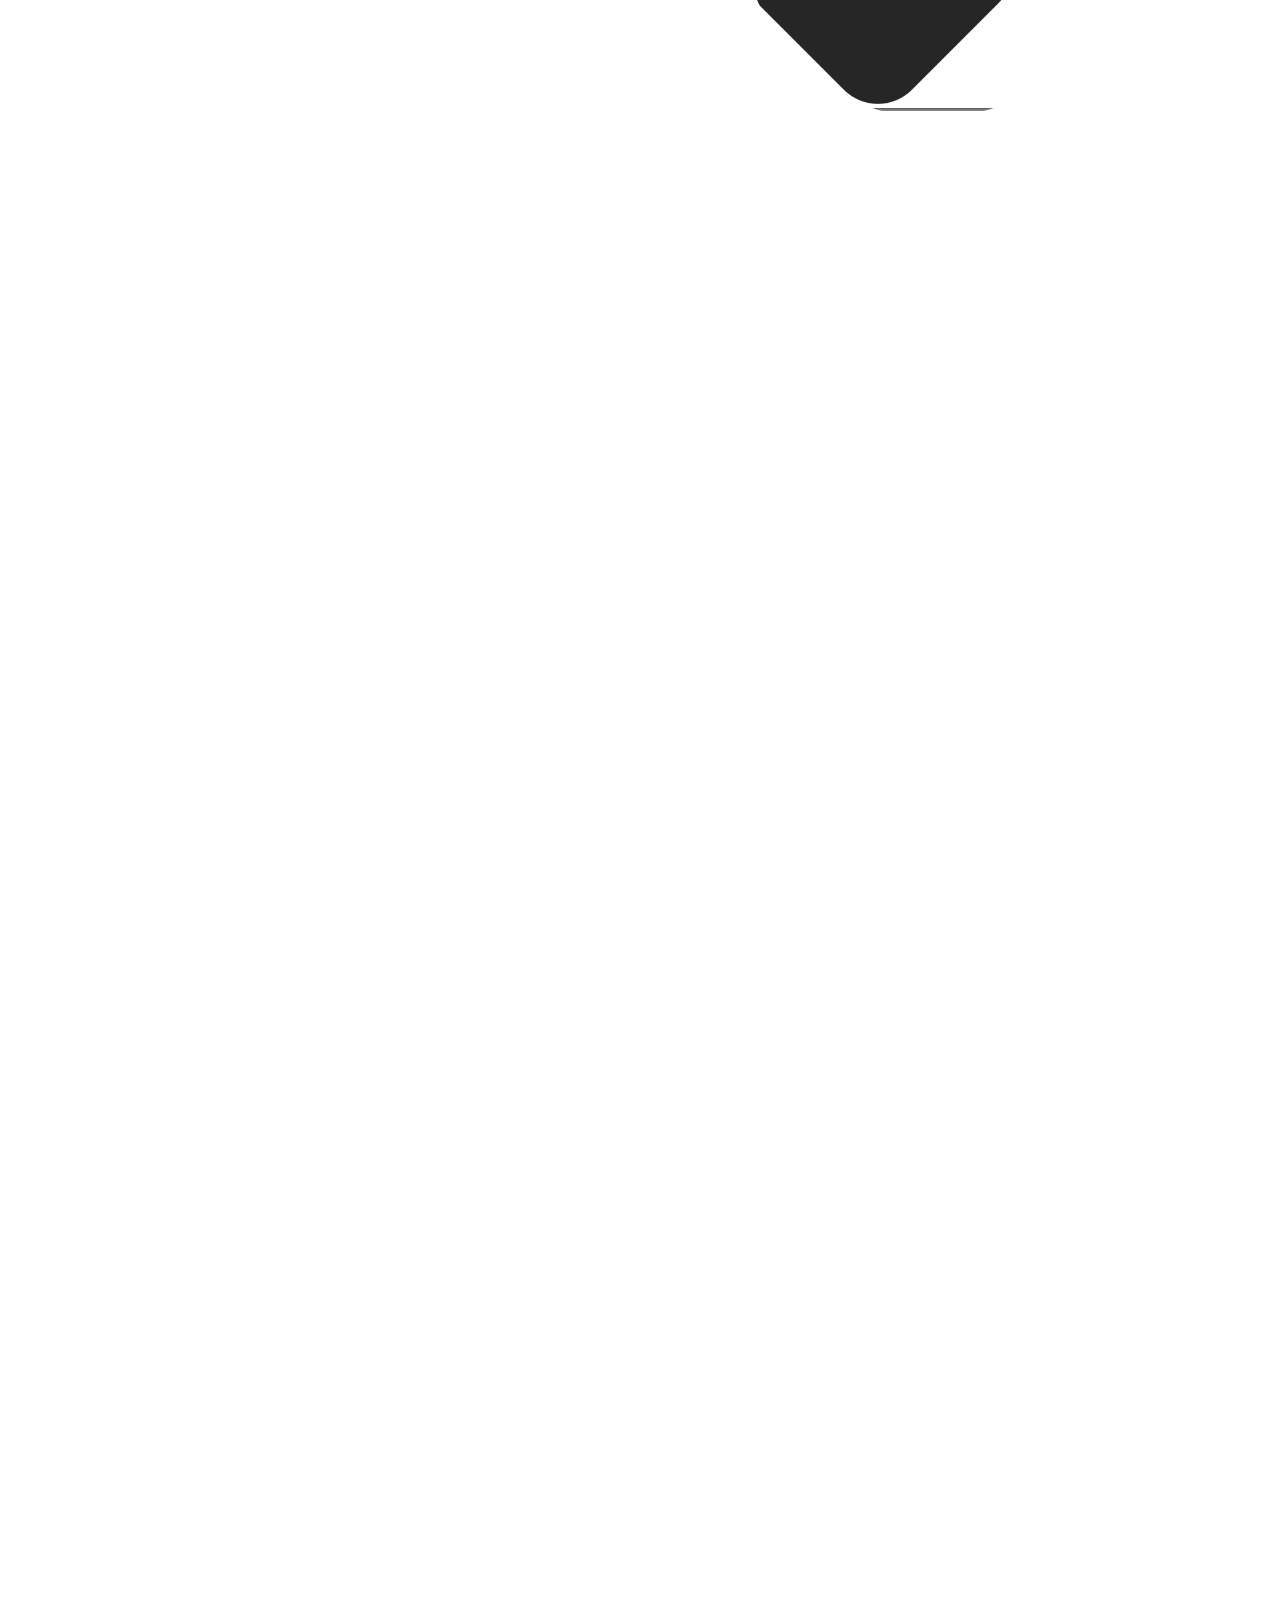
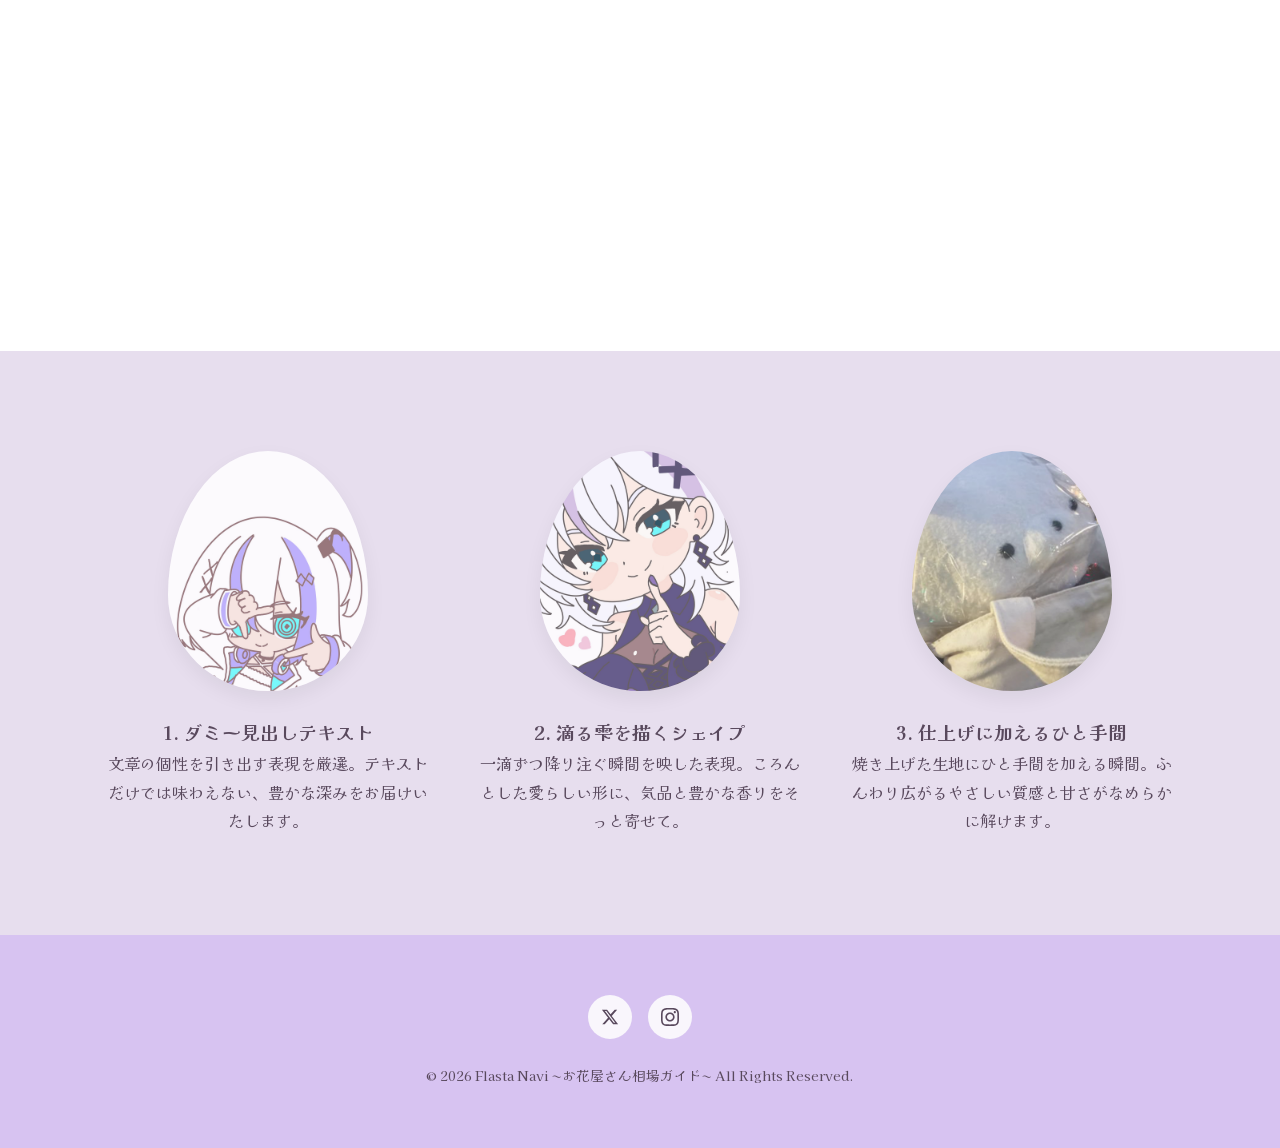
==== commit 9da93b86: "Add files via upload" ====
--- a/about.html
+++ b/about.html
@@ -35,7 +35,7 @@
       <p>みなさんの作品を1投稿100円として、<br>持続可能な社会づくりを担う人材を育成する団体へ<br>最大100万円の寄付を目指していましたが、無事達成することができました。<br>心あたたまるご投稿、本当にありがとうございます。</p>
     </div>
 
-<!-- 3つのカードボタン領域 -->
+    <!-- 3つのカードボタン領域 -->
     <div class="about-card-grid">
       <a href="simulator.html" class="about-card js-scroll-trigger delay-1">
         <h3>シミュレータ</h3>
@@ -52,7 +52,11 @@
         <p>連絡テンプレート文例でやりとりがスムーズに！</p>
       </a>
     </div>
+  </section>
 
+  <!-- ===============================
+       SERVICE セクション
+       =============================== -->
   <section class="sticky-service-section" id="stickyService">
     <div class="sticky-service-inner">
       <div class="sticky-service-sticky">
@@ -80,20 +84,21 @@
             </div>
           </div>
 
+          <!-- SERVICEの丸フレーム内のダミーを画像に変更 -->
           <div class="sticky-img-col">
             <div class="service-img-item is-active" data-index="0">
               <div class="service-circle-frame">
-                <div class="dummy-img-box"></div>
+                <img src="images/9.png" alt="システムインテグレーション" class="dummy-img-box" style="width: 100%; height: 100%; object-fit: cover;">
               </div>
             </div>
             <div class="service-img-item" data-index="1">
               <div class="service-circle-frame">
-                <div class="dummy-img-box" style="filter: hue-rotate(60deg);"></div>
+                <img src="images/10.png" alt="エンジニアリングサービス" class="dummy-img-box" style="width: 100%; height: 100%; object-fit: cover;">
               </div>
             </div>
             <div class="service-img-item" data-index="2">
               <div class="service-circle-frame">
-                <div class="dummy-img-box" style="filter: hue-rotate(140deg);"></div>
+                <img src="images/11.png" alt="ソフトウェアマネージドサービス" class="dummy-img-box" style="width: 100%; height: 100%; object-fit: cover;">
               </div>
             </div>
           </div>
@@ -102,11 +107,15 @@
     </div>
   </section>
 
+  <!-- ===============================
+       TEARDROP セクション
+       =============================== -->
   <section class="teardrop-section">
     <div class="teardrop-grid">
       <div class="teardrop-item js-scroll-trigger delay-1">
         <div class="teardrop-img-box">
-          <div class="dummy-img-box"></div>
+          <!-- 雫型のダミーを画像に変更 -->
+          <img src="images/6.png" alt="ダミー見出し1" class="dummy-img-box" style="width: 100%; height: 100%; object-fit: cover;">
         </div>
         <h3>1. ダミー見出しテキスト</h3>
         <p>文章の個性を引き出す表現を厳選。テキストだけでは味わえない、豊かな深みをお届けいたします。</p>
@@ -114,7 +123,8 @@
 
       <div class="teardrop-item js-scroll-trigger delay-2">
         <div class="teardrop-img-box">
-          <div class="dummy-img-box"></div>
+          <!-- 雫型のダミーを画像に変更 -->
+          <img src="images/7.png" alt="ダミー見出し2" class="dummy-img-box" style="width: 100%; height: 100%; object-fit: cover;">
         </div>
         <h3>2. 滴る雫を描くシェイプ</h3>
         <p>一滴ずつ降り注ぐ瞬間を映した表現。ころんとした愛らしい形に、気品と豊かな香りをそっと寄せて。</p>
@@ -122,7 +132,8 @@
 
       <div class="teardrop-item js-scroll-trigger delay-3">
         <div class="teardrop-img-box">
-          <div class="dummy-img-box"></div>
+          <!-- 雫型のダミーを画像に変更 -->
+          <img src="images/8.png" alt="ダミー見出し3" class="dummy-img-box" style="width: 100%; height: 100%; object-fit: cover;">
         </div>
         <h3>3. 仕上げに加えるひと手間</h3>
         <p>焼き上げた生地にひと手間を加える瞬間。ふんわり広がるやさしい質感と甘さがなめらかに解けます。</p>
@@ -130,13 +141,19 @@
     </div>
   </section>
 
-  <footer class="site-footer">
-    <div class="social-icons js-scroll-trigger">
-      <div class="social-icon">Tw</div>
-      <div class="social-icon">Wb</div>
-      <div class="social-icon">Ml</div>
+  <!-- ===============================
+       FOOTER セクション
+       =============================== -->
+  <footer class="site-footer js-scroll-trigger">
+    <div class="social-icons">
+      <a href="#" class="social-icon" aria-label="X (Twitter)">
+        <svg width="18" height="18" viewBox="0 0 24 24" fill="#59495D"><path d="M18.244 2.25h3.308l-7.227 8.26 8.502 11.24H16.17l-5.214-6.817L4.99 21.75H1.68l7.73-8.835L1.254 2.25H8.08l4.713 6.231zm-1.161 17.52h1.833L7.084 4.126H5.117z"/></svg>
+      </a>
+      <a href="#" class="social-icon" aria-label="Instagram">
+        <svg width="18" height="18" viewBox="0 0 24 24" fill="#59495D"><path d="M12 2.163c3.204 0 3.584.012 4.85.07 3.252.148 4.771 1.691 4.919 4.919.058 1.265.069 1.645.069 4.849 0 3.205-.012 3.584-.069 4.849-.149 3.225-1.664 4.771-4.919 4.919-1.266.058-1.644.07-4.85.07-3.204 0-3.584-.012-4.849-.07-3.26-.149-4.771-1.699-4.919-4.92-.058-1.265-.07-1.644-.07-4.849 0-3.204.013-3.583.07-4.849.149-3.227 1.664-4.771 4.919-4.919 1.266-.057 1.645-.069 4.849-.069zm0-2.163c-3.259 0-3.667.014-4.947.072-4.358.2-6.78 2.618-6.98 6.98-.059 1.281-.073 1.689-.073 4.948 0 3.259.014 3.668.072 4.948.2 4.358 2.618 6.78 6.98 6.98 1.281.058 1.689.072 4.948.072 3.259 0 3.668-.014 4.948-.072 4.354-.2 6.782-2.618 6.979-6.98.059-1.28.073-1.689.073-4.948 0-3.259-.014-3.667-.072-4.947-.196-4.354-2.617-6.78-6.979-6.98-1.281-.059-1.69-.073-4.949-.073zm0 5.838c-3.403 0-6.162 2.759-6.162 6.162s2.759 6.163 6.162 6.163 6.162-2.759 6.162-6.163c0-3.403-2.759-6.162-6.162-6.162zm0 10.162c-2.209 0-4-1.79-4-4 0-2.209 1.791-4 4-4s4 1.791 4 4c0 2.21-1.791 4-4 4zm6.406-11.845c-.796 0-1.441.645-1.441 1.44s.645 1.44 1.441 1.44c.795 0 1.439-.645 1.439-1.44s-.644-1.44-1.439-1.44z"/></svg>
+      </a>
     </div>
-    <p class="copyright js-scroll-trigger delay-1">Copyright(C) ダミーテキスト Portfolio Site. All Rights Reserved.</p>
+    <p class="copyright">&copy; 2026 Flasta Navi 〜お花屋さん相場ガイド〜 All Rights Reserved.</p>
   </footer>
 
   <script src="js/script.js"></script>
--- a/css/style.css
+++ b/css/style.css
@@ -1191,4 +1191,151 @@
   .ref-card {
     padding: 20px;
   }
+}
+/* ===================================
+   スマホ用のヘッダー中央揃え調整
+   =================================== */
+
+/* 1. ヘッダー全体とカプセルを中央に寄せる */
+.about-header {
+  display: flex;
+  justify-content: center; /* 横方向の中央寄せ */
+  align-items: center;     /* 縦方向の中央寄せ */
+  width: 100%;
+}
+.site-header{
+  display: flex;
+  justify-content: center; /* 横方向の中央寄せ */
+  align-items: center;     /* 縦方向の中央寄せ */
+  width: 100%;
+}
+
+.nav-capsule {
+  display: flex;
+  justify-content: center; /* 中のボタンを中央寄せ */
+  align-items: center;
+  flex-wrap: wrap;         /* スマホで幅が足りない時に綺麗に折り返す */
+  margin: 0 auto;          /* 左右中央に配置 */
+}
+
+/* 2. スマホ画面（画面幅768px以下）用の詳細調整 */
+@media (max-width: 768px) {
+  .about-header {
+    padding: 10px 0;       /* 上下の余白調整 */
+  }
+
+  .nav-capsule {
+    width: 90%;            /* スマホ画面からはみ出さないよう幅を調整 */
+    max-width: 400px;      /* 広がりすぎ防止 */
+    gap: 6px;              /* ボタン同士のすき間 */
+    padding: 8px 12px;
+  }
+
+  .nav-item {
+    text-align: center;    /* ボタン内のテキストを中央寄せ */
+    font-size: 12px;       /* スマホ用に文字サイズを少し調整（お好みで変更可） */
+  }
+}/* ===================================
+   Spline 3Dモデル用のスタイル
+   =================================== */
+.hero-spline-wrapper {
+  width: 100%;
+  height: 60vh;        /* 画面の高さの60%（お好みで調整してください） */
+  min-height: 400px;   /* 最低でも400pxの高さは確保する */
+  display: flex;
+  justify-content: center;
+  align-items: center;
+  position: relative;
+  z-index: 10;         /* 他の要素の下に隠れないようにする */
+}
+
+/* 3Dビューア自体を枠いっぱいに広げる */
+.hero-spline-wrapper spline-viewer {
+  width: 100%;
+  height: 100%;
+}
+
+/* スマホ画面用の高さ調整 */
+@media (max-width: 768px) {
+  .hero-spline-wrapper {
+    height: 50vh;
+    min-height: 300px;
+  }
+}/* ===================================
+   ローディング画面用のスタイル (お花のアニメーション)
+   =================================== */
+#loading-screen {
+  position: fixed;
+  top: 0;
+  left: 0;
+  width: 100%;
+  height: 100vh;
+  /* 背景をニュアンスホワイトに設定 */
+  background-color: var(--bg-main); 
+  z-index: 9999;
+  display: flex;
+  justify-content: center;
+  align-items: center;
+  transition: opacity 1s ease, visibility 1s ease;
+}
+
+#loading-screen.is-loaded {
+  opacity: 0;
+  visibility: hidden;
+  pointer-events: none;
+}
+
+/* お花のベース設定 */
+.flower {
+  font-family: 'Kaisei Decol', sans-serif;
+  font-weight: 100;
+  color: var(--text-main);
+}
+
+.flower:not(:required) {
+  overflow: hidden;
+  position: relative;
+  text-indent: -9999px;
+  display: inline-block;
+  
+  /* 中央のドットサイズ */
+  width: 16px;
+  height: 16px;
+  
+  /* 中心の色：ハニーイエロー */
+  background: var(--color-yellow); 
+  border-radius: 100%;
+  
+  /* 花びらの色：ミディアムオーキッド */
+  box-shadow:
+    white 0 0 15px 0,
+    var(--color-orchid) -12px -12px 0 4px,
+    var(--color-orchid) 12px -12px 0 4px,
+    var(--color-orchid) 12px 12px 0 4px,
+    var(--color-orchid) -12px 12px 0 4px;
+    
+  animation: flower 5s infinite ease-in-out;
+  transform-origin: 50% 50%;
+}
+
+/* 回転アニメーションのキーフレーム */
+@keyframes flower {
+  0% {
+    transform: rotateZ(0deg);
+    box-shadow:
+      white 0 0 15px 0,
+      var(--color-orchid) -12px -12px 0 4px,
+      var(--color-orchid) 12px -12px 0 4px,
+      var(--color-orchid) 12px 12px 0 4px,
+      var(--color-orchid) -12px 12px 0 4px;
+  }
+  50% {
+    transform: rotateZ(1080deg); /* 3 * 360deg */
+    box-shadow:
+      white 0 0 15px 0,
+      var(--color-orchid) 12px 12px 0 4px,
+      var(--color-orchid) -12px 12px 0 4px,
+      var(--color-orchid) -12px -12px 0 4px,
+      var(--color-orchid) 12px -12px 0 4px;
+  }
 }
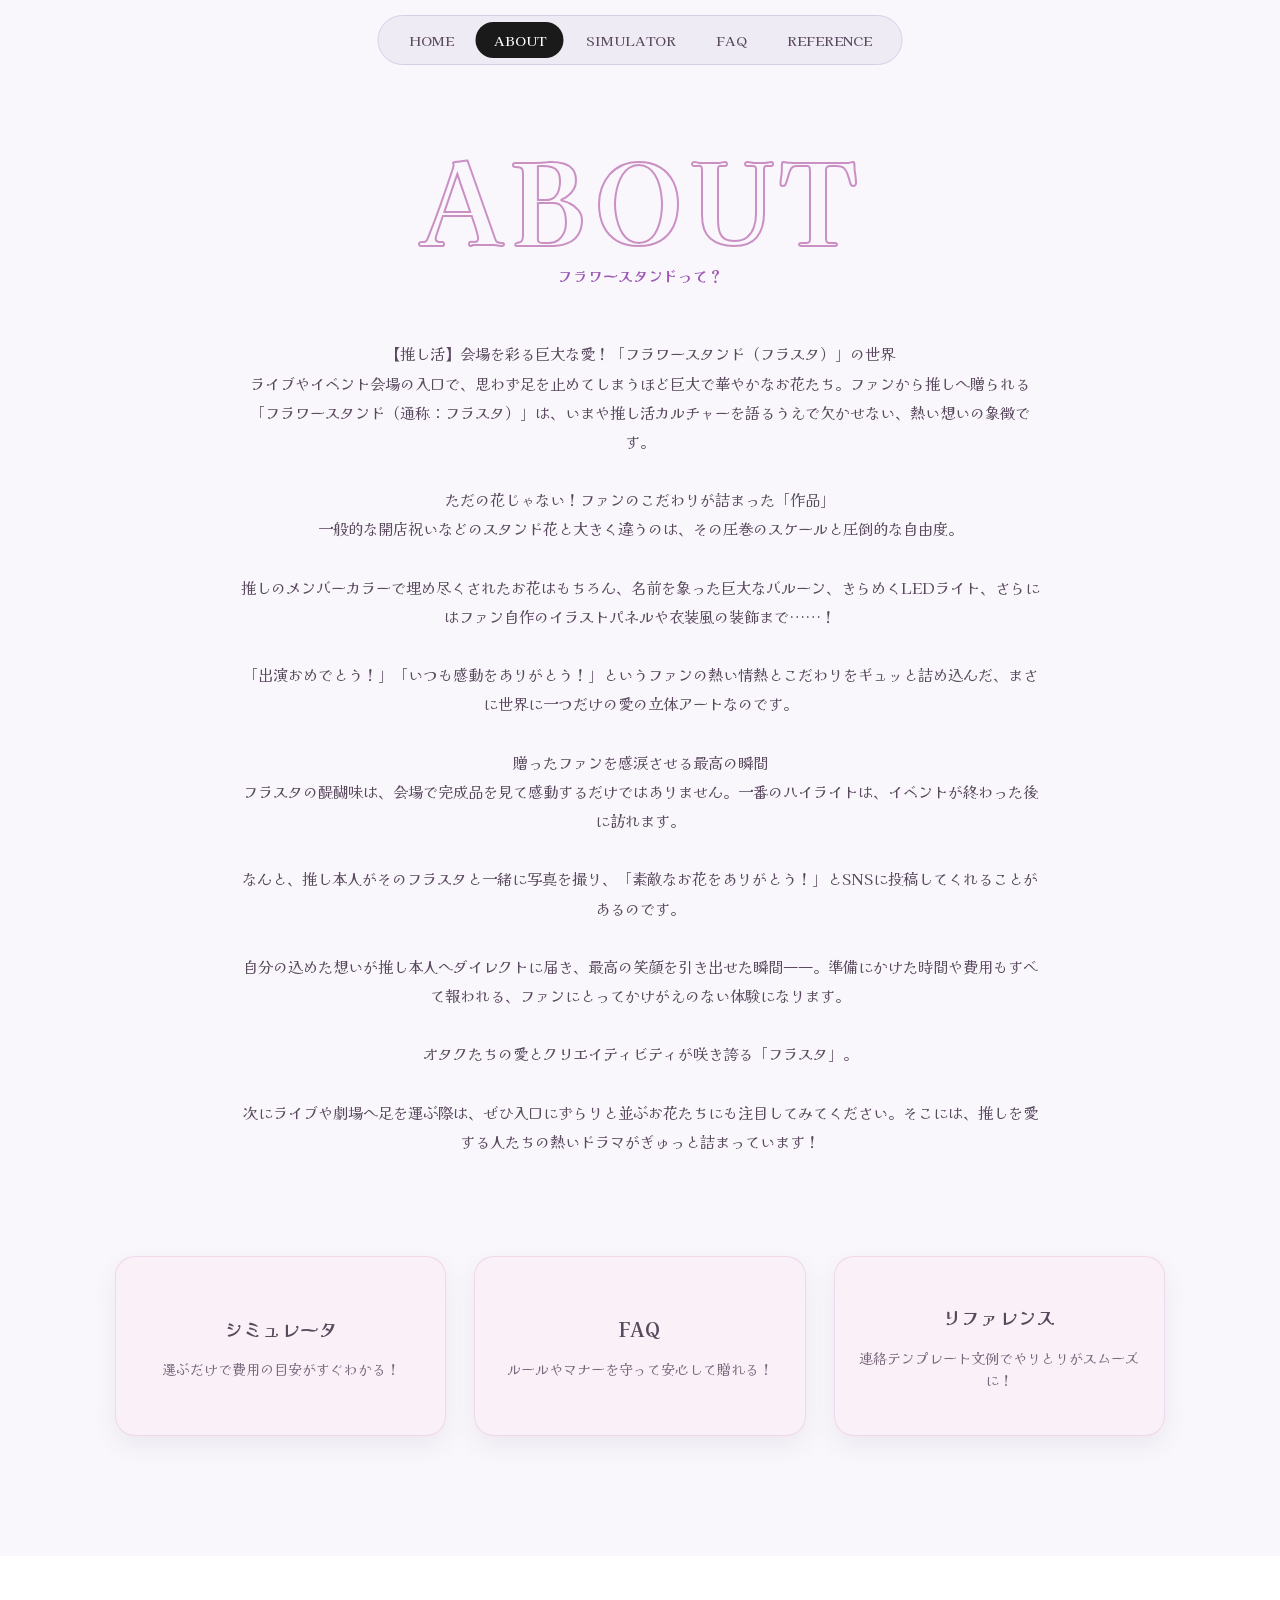
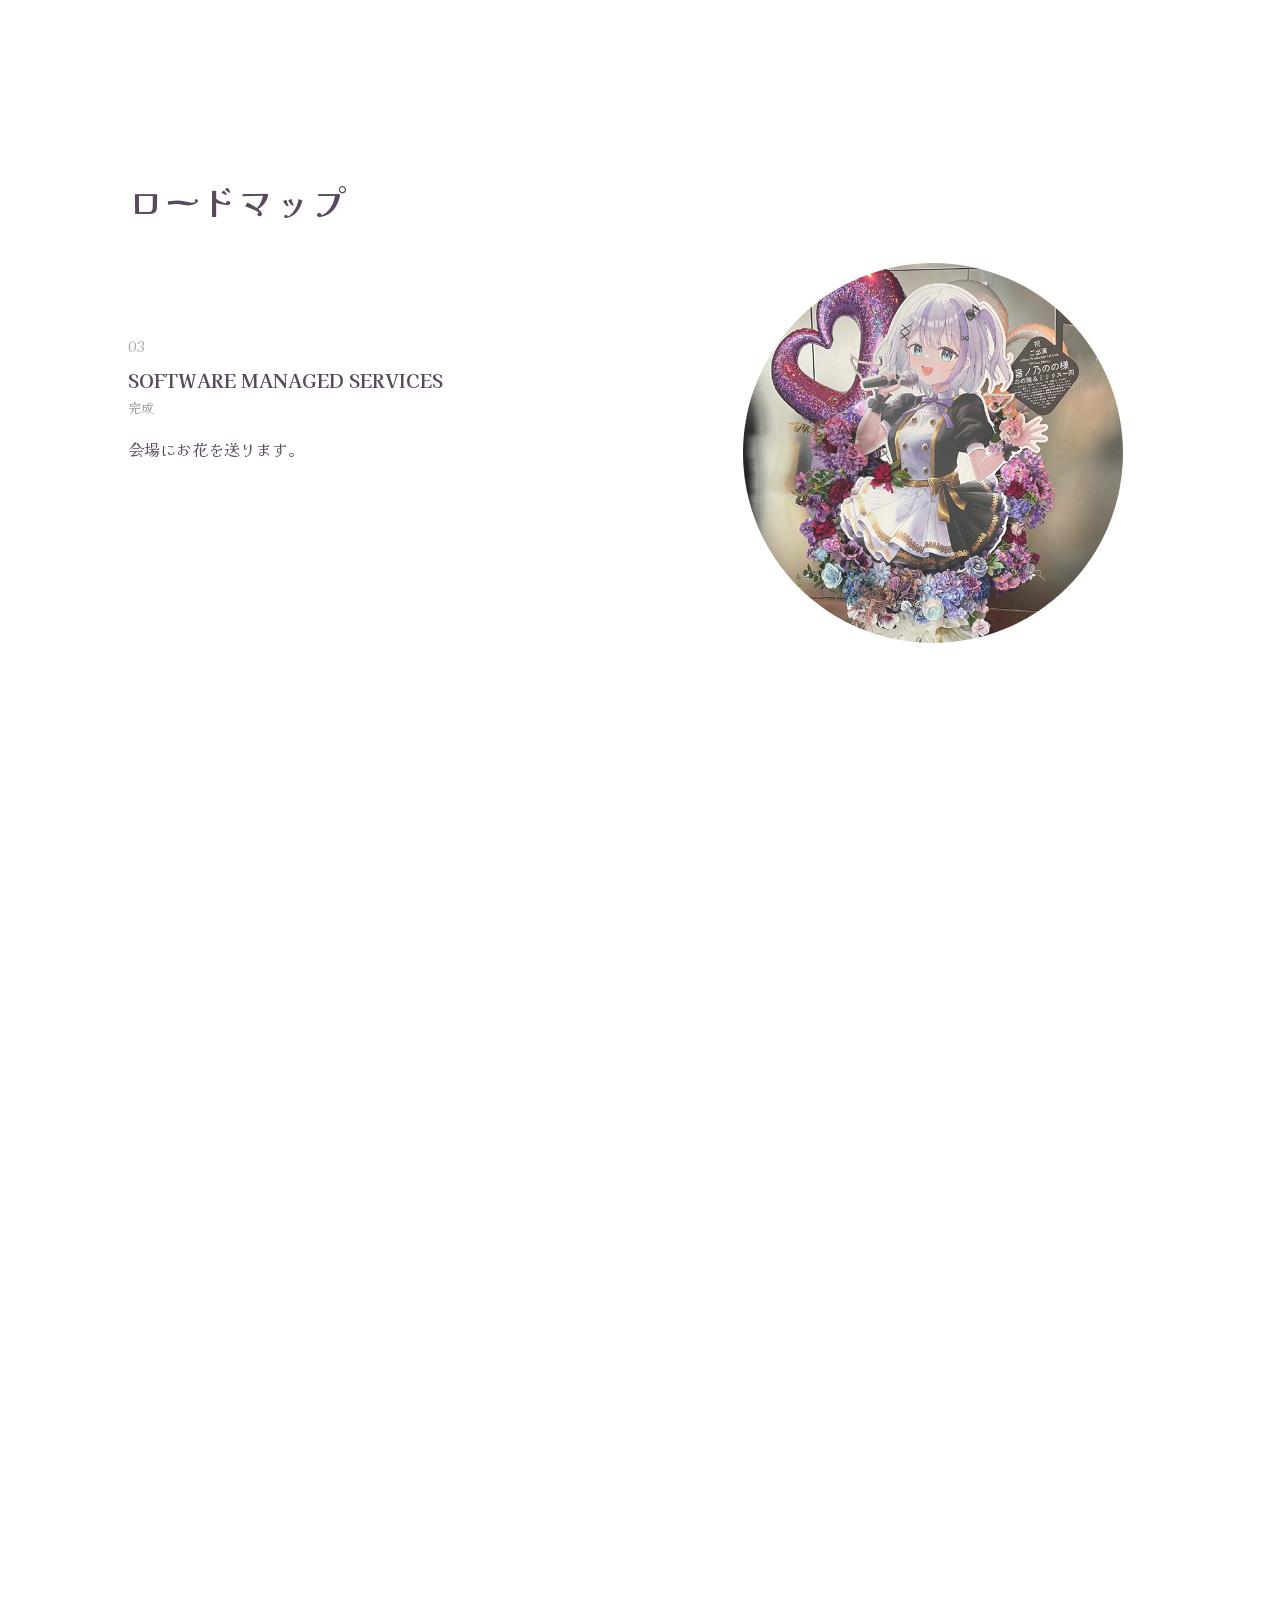
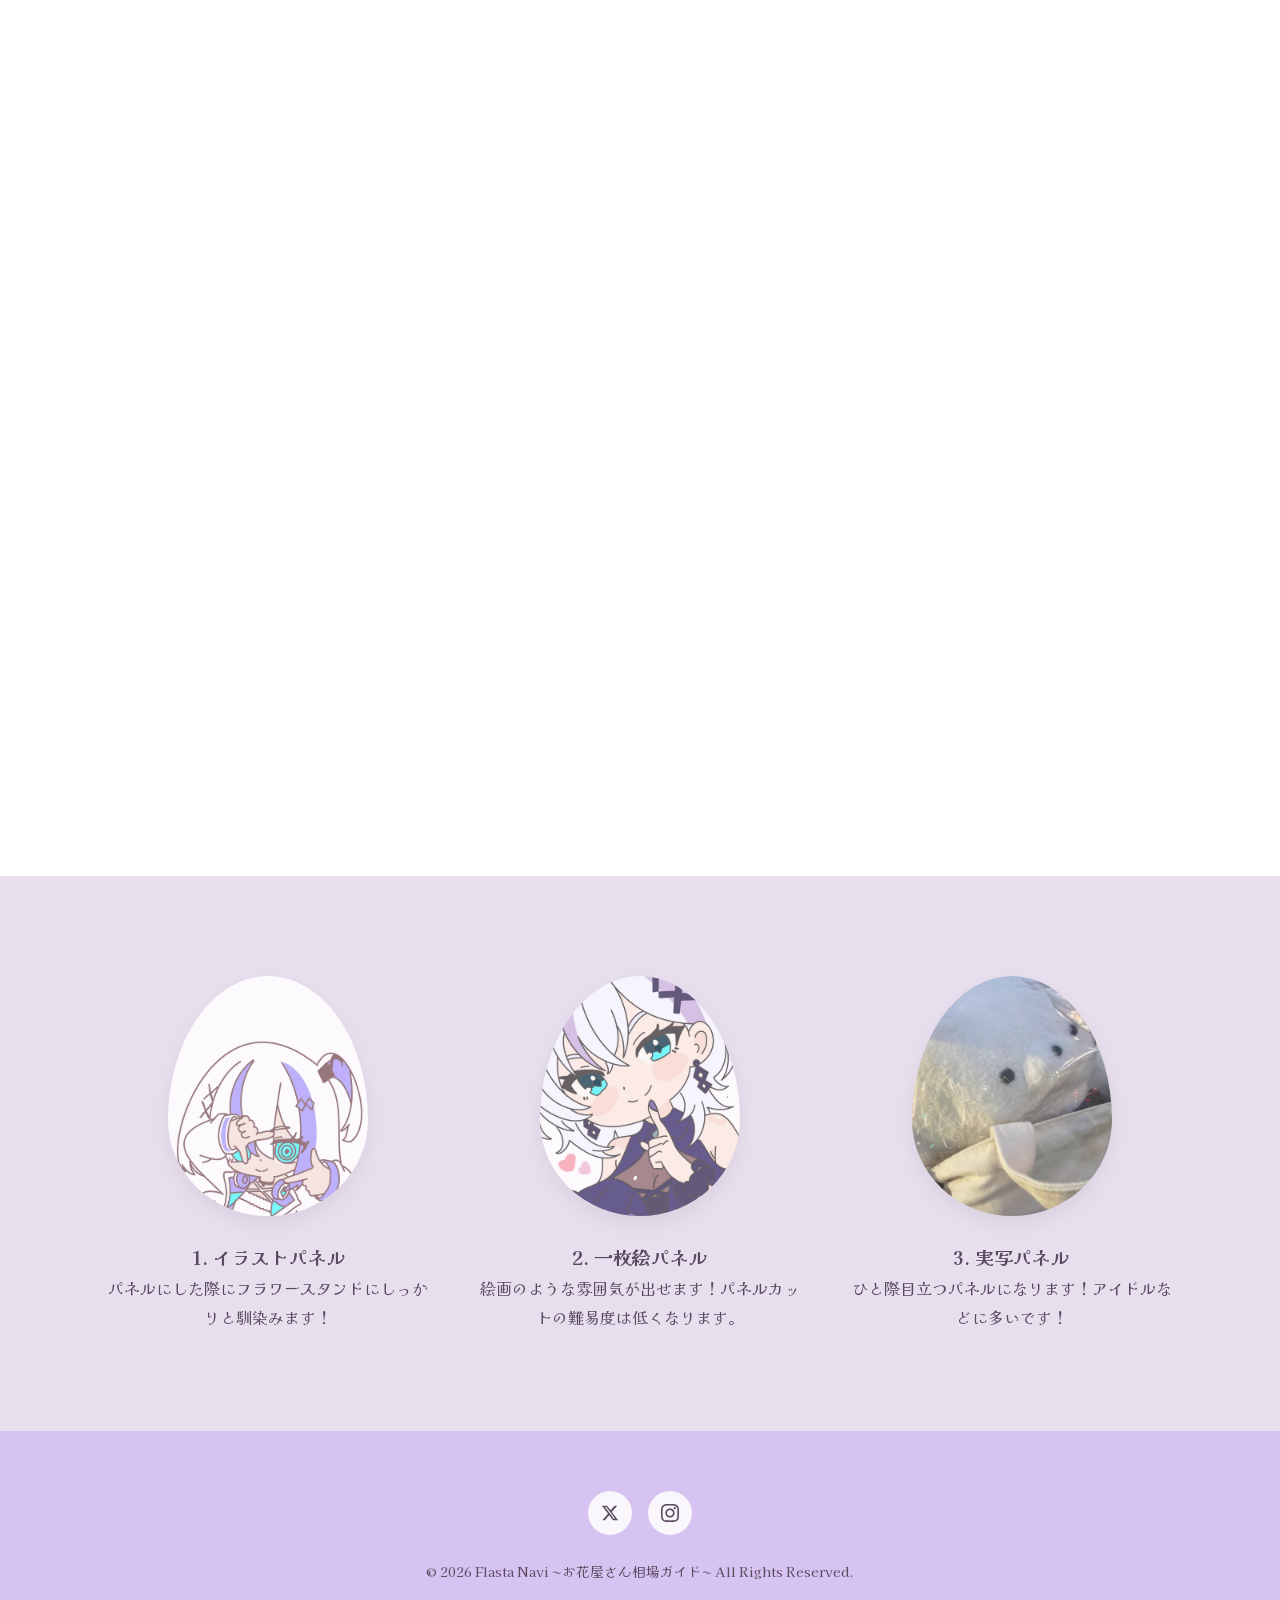
==== commit c99d07bd: "Add files via upload" ====
--- a/about.html
+++ b/about.html
@@ -25,14 +25,11 @@
 
   <section class="about-hero">
     <h1 class="about-hero-title js-scroll-trigger">ABOUT</h1>
-    <p class="about-hero-sub js-scroll-trigger delay-1">ダミーのサブタイトルテキスト</p>
+    <p class="about-hero-sub js-scroll-trigger delay-1">フラワースタンドって？</p>
 
     <div class="about-lead-text js-scroll-trigger delay-2">
-      <p>あのイーハトーヴォのすきとおった風、夏でも底に冷たさをもつ青いそら、<br>うつくしい森で飾られたモリーオ市、郊外のぎらぎらひかる草の波。</p>
-      <br>
-      <p>「ダミーテキスト1」「ダミーテキスト2」「ダミーテキスト3」の<br>3つのコンテストを開催し、計11,793件もの作品が集まりました。</p>
-      <br>
-      <p>みなさんの作品を1投稿100円として、<br>持続可能な社会づくりを担う人材を育成する団体へ<br>最大100万円の寄付を目指していましたが、無事達成することができました。<br>心あたたまるご投稿、本当にありがとうございます。</p>
+      <p>【推し活】会場を彩る巨大な愛！「フラワースタンド（フラスタ）」の世界<br>ライブやイベント会場の入口で、思わず足を止めてしまうほど巨大で華やかなお花たち。ファンから推しへ贈られる「フラワースタンド（通称：フラスタ）」は、いまや推し活カルチャーを語るうえで欠かせない、熱い想いの象徴です。<br><br>ただの花じゃない！ファンのこだわりが詰まった「作品」<br>一般的な開店祝いなどのスタンド花と大きく違うのは、その圧巻のスケールと圧倒的な自由度。<br><br>推しのメンバーカラーで埋め尽くされたお花はもちろん、名前を象った巨大なバルーン、きらめくLEDライト、さらにはファン自作のイラストパネルや衣装風の装飾まで……！<br><br>「出演おめでとう！」「いつも感動をありがとう！」というファンの熱い情熱とこだわりをギュッと詰め込んだ、まさに世界に一つだけの愛の立体アートなのです。<br><br>贈ったファンを感涙させる最高の瞬間<br>フラスタの醍醐味は、会場で完成品を見て感動するだけではありません。一番のハイライトは、イベントが終わった後に訪れます。<br><br>なんと、推し本人がそのフラスタと一緒に写真を撮り、「素敵なお花をありがとう！」とSNSに投稿してくれることがあるのです。<br><br>自分の込めた想いが推し本人へダイレクトに届き、最高の笑顔を引き出せた瞬間――。準備にかけた時間や費用もすべて報われる、ファンにとってかけがえのない体験になります。<br><br>オタクたちの愛とクリエイティビティが咲き誇る「フラスタ」。<br><br>次にライブや劇場へ足を運ぶ際は、ぜひ入口にずらりと並ぶお花たちにも注目してみてください。そこには、推しを愛する人たちの熱いドラマがぎゅっと詰まっています！
+</p>
     </div>
 
     <!-- 3つのカードボタン領域 -->
@@ -60,27 +57,27 @@
   <section class="sticky-service-section" id="stickyService">
     <div class="sticky-service-inner">
       <div class="sticky-service-sticky">
-        <h2 class="section-title js-scroll-trigger">SERVICE</h2>
+        <h2 class="section-title js-scroll-trigger">ロードマップ</h2>
 
         <div class="sticky-service-content">
           <div class="sticky-text-col">
             <div class="service-text-item is-active" data-index="0">
               <span class="service-num">01</span>
               <h3>SYSTEM INTEGRATION</h3>
-              <p class="service-sub-ja">システムインテグレーション</p>
-              <p class="service-desc">企画提案から構築、導入、運用までをワンストップでサポートいたします。</p>
+              <p class="service-sub-ja">ラフ</p>
+              <p class="service-desc">どんなデザインにしたいかお花屋さんと相談しながら制作します。</p>
             </div>
             <div class="service-text-item" data-index="1">
               <span class="service-num">02</span>
               <h3>ENGINEERING SERVICES</h3>
-              <p class="service-sub-ja">エンジニアリングサービス</p>
-              <p class="service-desc">お客様のプロジェクトに参画し、開発支援や運用・保守をサポート。</p>
+              <p class="service-sub-ja">装飾品</p>
+              <p class="service-desc">パネルやバルーンなど必要なものを用意します。</p>
             </div>
             <div class="service-text-item" data-index="2">
               <span class="service-num">03</span>
               <h3>SOFTWARE MANAGED SERVICES</h3>
-              <p class="service-sub-ja">ソフトウェアマネージドサービス</p>
-              <p class="service-desc">安定した運用と継続的な改善を支える柔軟な運用管理を提供します。</p>
+              <p class="service-sub-ja">完成</p>
+              <p class="service-desc">会場にお花を送ります。</p>
             </div>
           </div>
 
@@ -117,8 +114,8 @@
           <!-- 雫型のダミーを画像に変更 -->
           <img src="images/6.png" alt="ダミー見出し1" class="dummy-img-box" style="width: 100%; height: 100%; object-fit: cover;">
         </div>
-        <h3>1. ダミー見出しテキスト</h3>
-        <p>文章の個性を引き出す表現を厳選。テキストだけでは味わえない、豊かな深みをお届けいたします。</p>
+        <h3>1. イラストパネル</h3>
+        <p>パネルにした際にフラワースタンドにしっかりと馴染みます！</p>
       </div>
 
       <div class="teardrop-item js-scroll-trigger delay-2">
@@ -126,8 +123,8 @@
           <!-- 雫型のダミーを画像に変更 -->
           <img src="images/7.png" alt="ダミー見出し2" class="dummy-img-box" style="width: 100%; height: 100%; object-fit: cover;">
         </div>
-        <h3>2. 滴る雫を描くシェイプ</h3>
-        <p>一滴ずつ降り注ぐ瞬間を映した表現。ころんとした愛らしい形に、気品と豊かな香りをそっと寄せて。</p>
+        <h3>2. 一枚絵パネル</h3>
+        <p>絵画のような雰囲気が出せます！パネルカットの難易度は低くなります。</p>
       </div>
 
       <div class="teardrop-item js-scroll-trigger delay-3">
@@ -135,8 +132,8 @@
           <!-- 雫型のダミーを画像に変更 -->
           <img src="images/8.png" alt="ダミー見出し3" class="dummy-img-box" style="width: 100%; height: 100%; object-fit: cover;">
         </div>
-        <h3>3. 仕上げに加えるひと手間</h3>
-        <p>焼き上げた生地にひと手間を加える瞬間。ふんわり広がるやさしい質感と甘さがなめらかに解けます。</p>
+        <h3>3. 実写パネル</h3>
+        <p>ひと際目立つパネルになります！アイドルなどに多いです！</p>
       </div>
     </div>
   </section>
--- a/css/style.css
+++ b/css/style.css
@@ -299,7 +299,7 @@
 }
 
 .text-gold {
-  color: var(--color-gold);
+  color: #FFF0FA;
 }
 
 /* ABOUT ヒーロー */
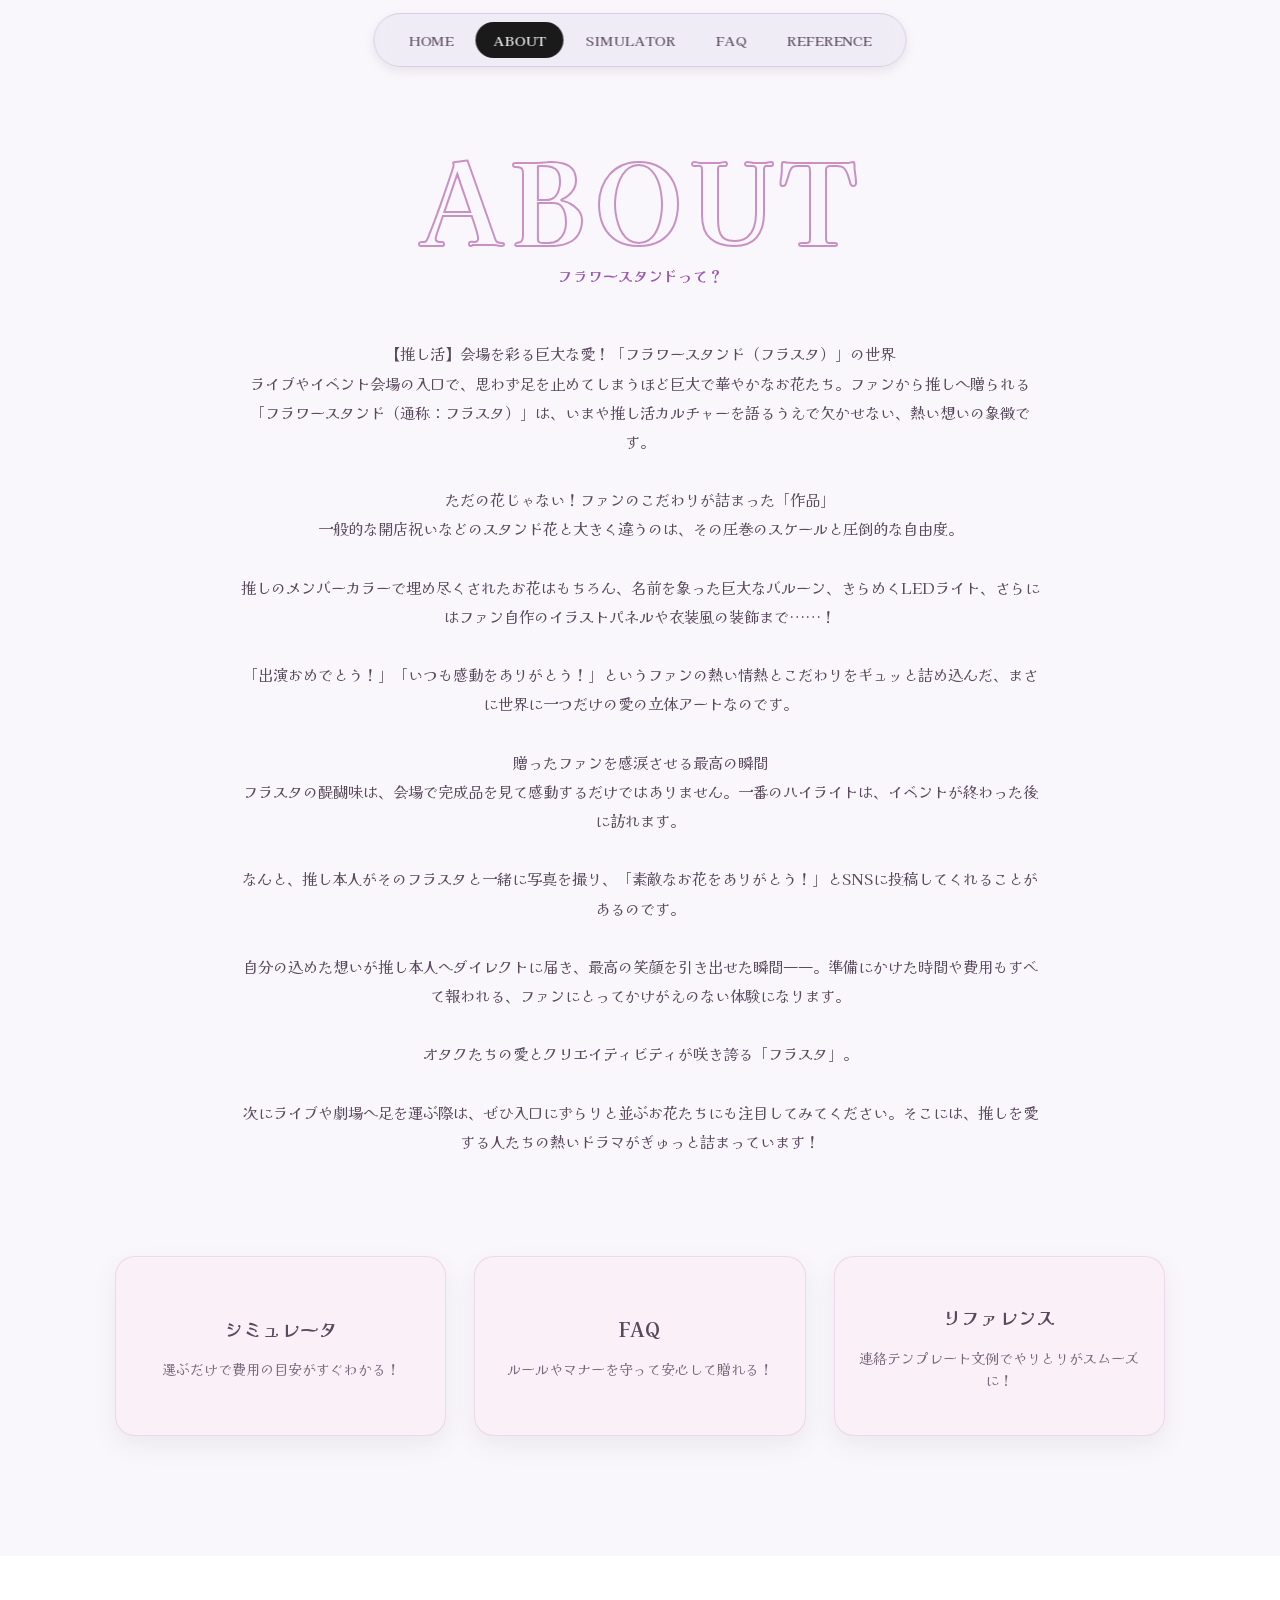
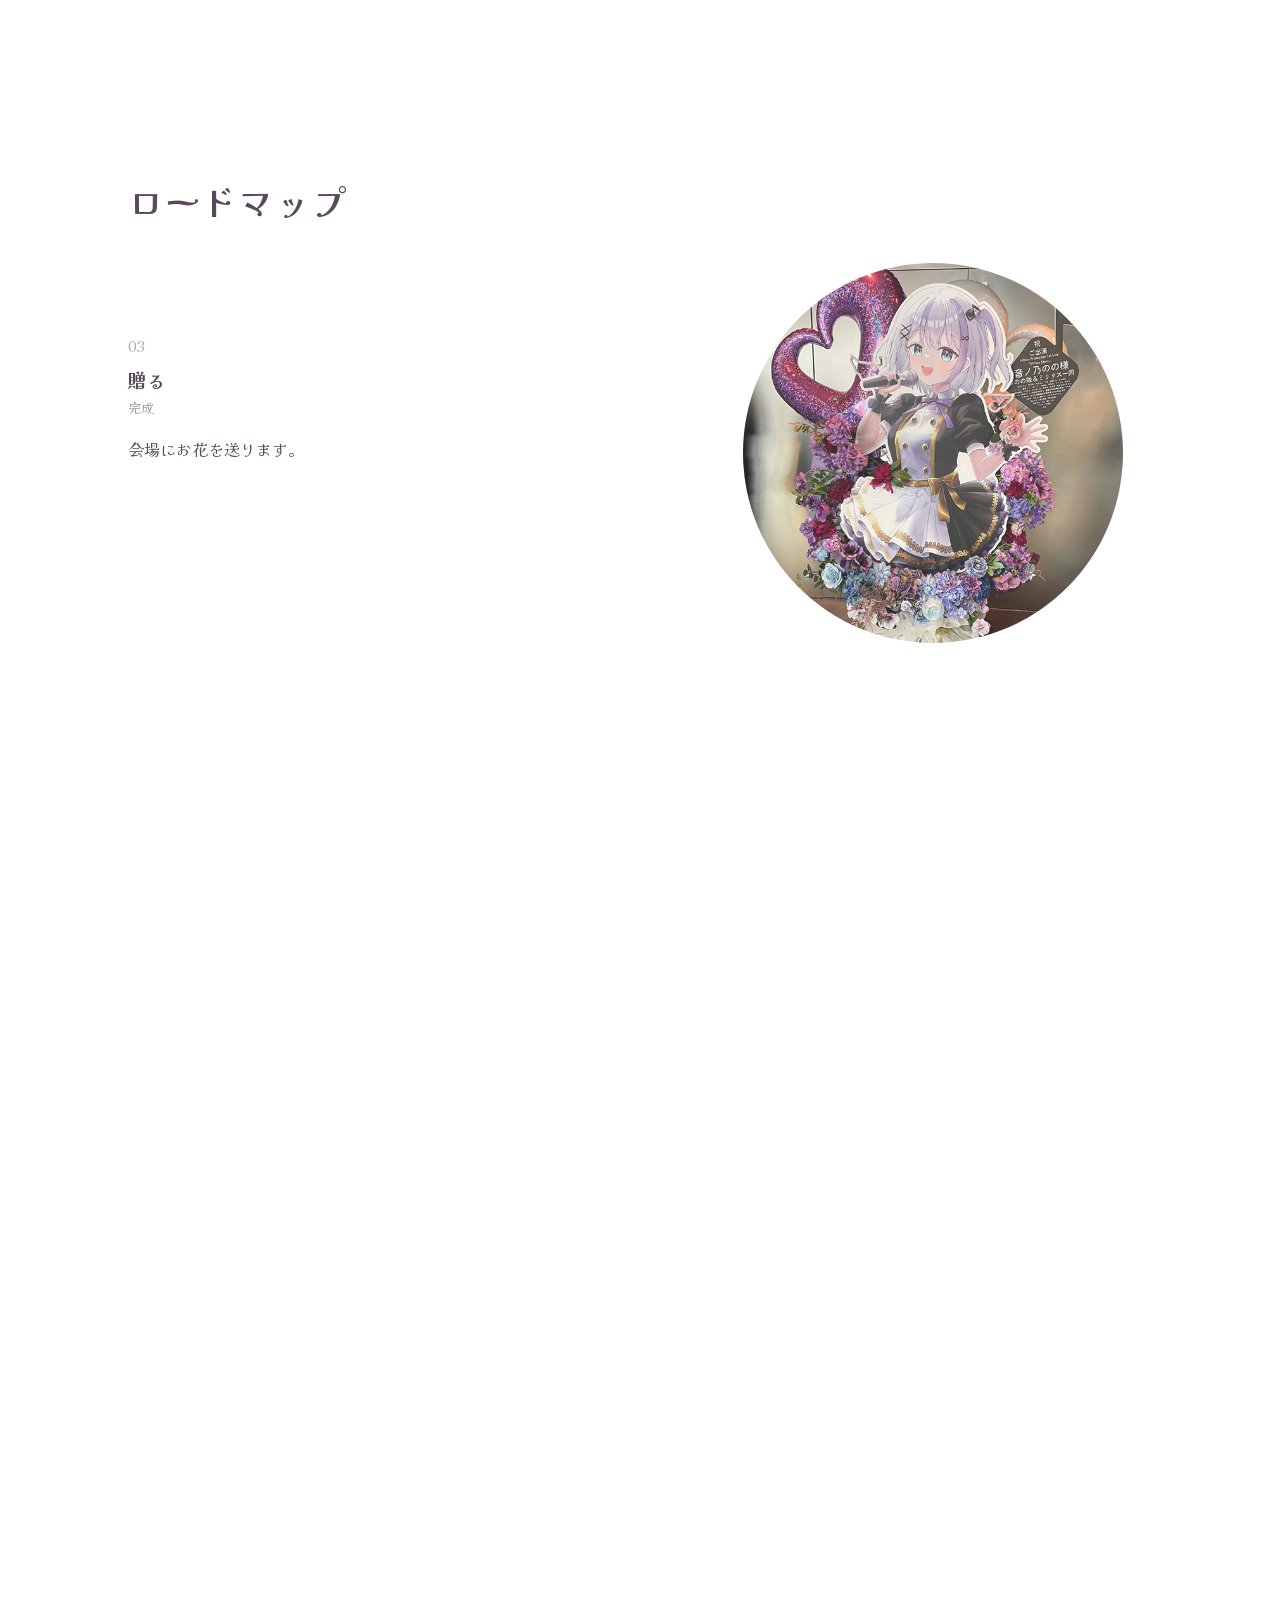
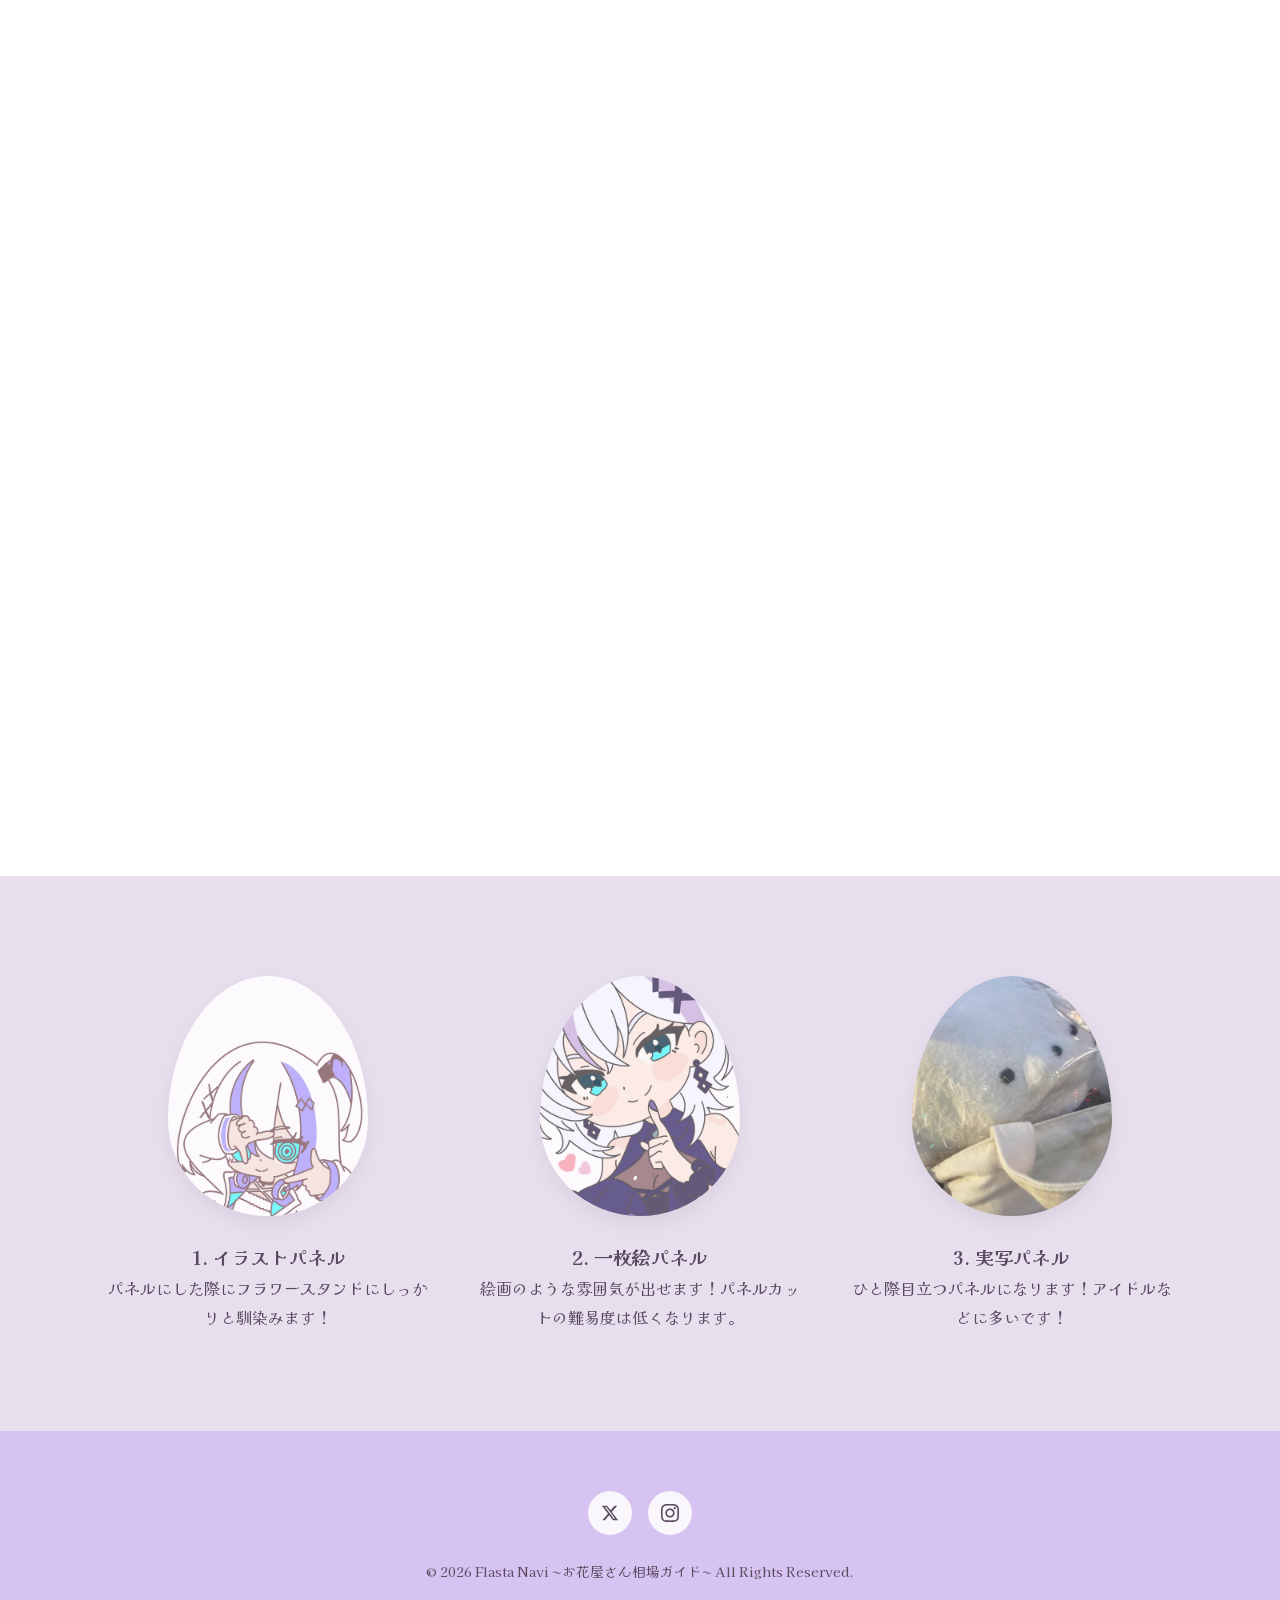
==== commit 746ad908: "Add files via upload" ====
--- a/about.html
+++ b/about.html
@@ -1,158 +1,226 @@
-<!DOCTYPE html>
+<!doctype html>
 <html lang="ja">
-<head>
-  <meta charset="UTF-8">
-  <meta name="viewport" content="width=device-width, initial-scale=1.0">
-  <title>ABOUT | ポートフォリオ</title>
-
-  <link rel="preconnect" href="https://fonts.googleapis.com">
-  <link rel="preconnect" href="https://fonts.gstatic.com" crossorigin>
-  <link href="https://fonts.googleapis.com/css2?family=Kaisei+Decol:wght@400;500;700&display=swap" rel="stylesheet">
-
-  <link rel="stylesheet" href="css/style.css">
-</head>
-<body class="about-page">
-
-  <header class="about-header js-scroll-trigger">
-    <nav class="nav-capsule">
-      <a href="index.html" class="nav-item">HOME</a>
-      <a href="about.html" class="nav-item is-active">ABOUT</a>
-      <a href="simulator.html" class="nav-item">SIMULATOR</a>
-      <a href="faq.html" class="nav-item">FAQ</a>
-      <a href="reference.html" class="nav-item">REFERENCE</a>
-    </nav>
-  </header>
-
-  <section class="about-hero">
-    <h1 class="about-hero-title js-scroll-trigger">ABOUT</h1>
-    <p class="about-hero-sub js-scroll-trigger delay-1">フラワースタンドって？</p>
-
-    <div class="about-lead-text js-scroll-trigger delay-2">
-      <p>【推し活】会場を彩る巨大な愛！「フラワースタンド（フラスタ）」の世界<br>ライブやイベント会場の入口で、思わず足を止めてしまうほど巨大で華やかなお花たち。ファンから推しへ贈られる「フラワースタンド（通称：フラスタ）」は、いまや推し活カルチャーを語るうえで欠かせない、熱い想いの象徴です。<br><br>ただの花じゃない！ファンのこだわりが詰まった「作品」<br>一般的な開店祝いなどのスタンド花と大きく違うのは、その圧巻のスケールと圧倒的な自由度。<br><br>推しのメンバーカラーで埋め尽くされたお花はもちろん、名前を象った巨大なバルーン、きらめくLEDライト、さらにはファン自作のイラストパネルや衣装風の装飾まで……！<br><br>「出演おめでとう！」「いつも感動をありがとう！」というファンの熱い情熱とこだわりをギュッと詰め込んだ、まさに世界に一つだけの愛の立体アートなのです。<br><br>贈ったファンを感涙させる最高の瞬間<br>フラスタの醍醐味は、会場で完成品を見て感動するだけではありません。一番のハイライトは、イベントが終わった後に訪れます。<br><br>なんと、推し本人がそのフラスタと一緒に写真を撮り、「素敵なお花をありがとう！」とSNSに投稿してくれることがあるのです。<br><br>自分の込めた想いが推し本人へダイレクトに届き、最高の笑顔を引き出せた瞬間――。準備にかけた時間や費用もすべて報われる、ファンにとってかけがえのない体験になります。<br><br>オタクたちの愛とクリエイティビティが咲き誇る「フラスタ」。<br><br>次にライブや劇場へ足を運ぶ際は、ぜひ入口にずらりと並ぶお花たちにも注目してみてください。そこには、推しを愛する人たちの熱いドラマがぎゅっと詰まっています！
-</p>
-    </div>
-
-    <!-- 3つのカードボタン領域 -->
-    <div class="about-card-grid">
-      <a href="simulator.html" class="about-card js-scroll-trigger delay-1">
-        <h3>シミュレータ</h3>
-        <p>選ぶだけで費用の目安がすぐわかる！</p>
-      </a>
-
-      <a href="faq.html" class="about-card js-scroll-trigger delay-2">
-        <h3>FAQ</h3>
-        <p>ルールやマナーを守って安心して贈れる！</p>
-      </a>
-
-      <a href="reference.html" class="about-card js-scroll-trigger delay-3">
-        <h3>リファレンス</h3>
-        <p>連絡テンプレート文例でやりとりがスムーズに！</p>
-      </a>
-    </div>
-  </section>
-
-  <!-- ===============================
+  <head>
+    <meta charset="UTF-8" />
+    <meta name="viewport" content="width=device-width, initial-scale=1.0" />
+    <title>ABOUT | ポートフォリオ</title>
+
+    <link rel="preconnect" href="https://fonts.googleapis.com" />
+    <link rel="preconnect" href="https://fonts.gstatic.com" crossorigin />
+    <link href="https://fonts.googleapis.com/css2?family=Kaisei+Decol:wght@400;500;700&display=swap" rel="stylesheet" />
+
+    <link rel="stylesheet" href="css/style.css" />
+  </head>
+  <body class="about-page">
+    <header class="about-header js-scroll-trigger">
+      <nav class="nav-capsule">
+        <a href="index.html" class="nav-item">HOME</a>
+        <a href="about.html" class="nav-item is-active">ABOUT</a>
+        <a href="simulator.html" class="nav-item">SIMULATOR</a>
+        <a href="faq.html" class="nav-item">FAQ</a>
+        <a href="reference.html" class="nav-item">REFERENCE</a>
+      </nav>
+    </header>
+
+    <section class="about-hero">
+      <h1 class="about-hero-title js-scroll-trigger">ABOUT</h1>
+      <p class="about-hero-sub js-scroll-trigger delay-1">フラワースタンドって？</p>
+
+      <div class="about-lead-text js-scroll-trigger delay-2">
+        <p>
+          【推し活】会場を彩る巨大な愛！「フラワースタンド（フラスタ）」の世界
+          <br />
+          ライブやイベント会場の入口で、思わず足を止めてしまうほど巨大で華やかなお花たち。ファンから推しへ贈られる「フラワースタンド（通称：フラスタ）」は、いまや推し活カルチャーを語るうえで欠かせない、熱い想いの象徴です。
+          <br />
+          <br />
+          ただの花じゃない！ファンのこだわりが詰まった「作品」
+          <br />
+          一般的な開店祝いなどのスタンド花と大きく違うのは、その圧巻のスケールと圧倒的な自由度。
+          <br />
+          <br />
+          推しのメンバーカラーで埋め尽くされたお花はもちろん、名前を象った巨大なバルーン、きらめくLEDライト、さらにはファン自作のイラストパネルや衣装風の装飾まで……！
+          <br />
+          <br />
+          「出演おめでとう！」「いつも感動をありがとう！」というファンの熱い情熱とこだわりをギュッと詰め込んだ、まさに世界に一つだけの愛の立体アートなのです。
+          <br />
+          <br />
+          贈ったファンを感涙させる最高の瞬間
+          <br />
+          フラスタの醍醐味は、会場で完成品を見て感動するだけではありません。一番のハイライトは、イベントが終わった後に訪れます。
+          <br />
+          <br />
+          なんと、推し本人がそのフラスタと一緒に写真を撮り、「素敵なお花をありがとう！」とSNSに投稿してくれることがあるのです。
+          <br />
+          <br />
+          自分の込めた想いが推し本人へダイレクトに届き、最高の笑顔を引き出せた瞬間――。準備にかけた時間や費用もすべて報われる、ファンにとってかけがえのない体験になります。
+          <br />
+          <br />
+          オタクたちの愛とクリエイティビティが咲き誇る「フラスタ」。
+          <br />
+          <br />
+          次にライブや劇場へ足を運ぶ際は、ぜひ入口にずらりと並ぶお花たちにも注目してみてください。そこには、推しを愛する人たちの熱いドラマがぎゅっと詰まっています！
+        </p>
+      </div>
+
+      <!-- 3つのカードボタン領域 -->
+      <div class="about-card-grid">
+        <a href="simulator.html" class="about-card js-scroll-trigger delay-1">
+          <h3>シミュレータ</h3>
+          <p>選ぶだけで費用の目安がすぐわかる！</p>
+        </a>
+
+        <a href="faq.html" class="about-card js-scroll-trigger delay-2">
+          <h3>FAQ</h3>
+          <p>ルールやマナーを守って安心して贈れる！</p>
+        </a>
+
+        <a href="reference.html" class="about-card js-scroll-trigger delay-3">
+          <h3>リファレンス</h3>
+          <p>連絡テンプレート文例でやりとりがスムーズに！</p>
+        </a>
+      </div>
+    </section>
+
+    <!-- ===============================
        SERVICE セクション
        =============================== -->
-  <section class="sticky-service-section" id="stickyService">
-    <div class="sticky-service-inner">
-      <div class="sticky-service-sticky">
-        <h2 class="section-title js-scroll-trigger">ロードマップ</h2>
-
-        <div class="sticky-service-content">
-          <div class="sticky-text-col">
-            <div class="service-text-item is-active" data-index="0">
-              <span class="service-num">01</span>
-              <h3>SYSTEM INTEGRATION</h3>
-              <p class="service-sub-ja">ラフ</p>
-              <p class="service-desc">どんなデザインにしたいかお花屋さんと相談しながら制作します。</p>
+    <section class="sticky-service-section" id="stickyService">
+      <div class="sticky-service-inner">
+        <div class="sticky-service-sticky">
+          <h2 class="section-title js-scroll-trigger">ロードマップ</h2>
+
+          <div class="sticky-service-content">
+            <div class="sticky-text-col">
+              <div class="service-text-item is-active" data-index="0">
+                <span class="service-num">01</span>
+                <h3>企画</h3>
+                <p class="service-sub-ja">ラフ</p>
+                <p class="service-desc">どんなデザインにしたいかお花屋さんと相談しながら制作します。</p>
+              </div>
+              <div class="service-text-item" data-index="1">
+                <span class="service-num">02</span>
+                <h3>制作</h3>
+                <p class="service-sub-ja">装飾品</p>
+                <p class="service-desc">パネルやバルーンなど必要なものを用意します。</p>
+              </div>
+              <div class="service-text-item" data-index="2">
+                <span class="service-num">03</span>
+                <h3>贈る</h3>
+                <p class="service-sub-ja">完成</p>
+                <p class="service-desc">会場にお花を送ります。</p>
+              </div>
             </div>
-            <div class="service-text-item" data-index="1">
-              <span class="service-num">02</span>
-              <h3>ENGINEERING SERVICES</h3>
-              <p class="service-sub-ja">装飾品</p>
-              <p class="service-desc">パネルやバルーンなど必要なものを用意します。</p>
+
+            <!-- SERVICEの丸フレーム内のダミーを画像に変更 -->
+            <div class="sticky-img-col">
+              <div class="service-img-item is-active" data-index="0">
+                <div class="service-circle-frame">
+                  <img
+                    src="images/9.png"
+                    alt="システムインテグレーション"
+                    class="dummy-img-box"
+                    style="width: 100%; height: 100%; object-fit: cover"
+                  />
+                </div>
+              </div>
+              <div class="service-img-item" data-index="1">
+                <div class="service-circle-frame">
+                  <img
+                    src="images/10.png"
+                    alt="エンジニアリングサービス"
+                    class="dummy-img-box"
+                    style="width: 100%; height: 100%; object-fit: cover"
+                  />
+                </div>
+              </div>
+              <div class="service-img-item" data-index="2">
+                <div class="service-circle-frame">
+                  <img
+                    src="images/11.png"
+                    alt="ソフトウェアマネージドサービス"
+                    class="dummy-img-box"
+                    style="width: 100%; height: 100%; object-fit: cover"
+                  />
+                </div>
+              </div>
             </div>
-            <div class="service-text-item" data-index="2">
-              <span class="service-num">03</span>
-              <h3>SOFTWARE MANAGED SERVICES</h3>
-              <p class="service-sub-ja">完成</p>
-              <p class="service-desc">会場にお花を送ります。</p>
-            </div>
-          </div>
-
-          <!-- SERVICEの丸フレーム内のダミーを画像に変更 -->
-          <div class="sticky-img-col">
-            <div class="service-img-item is-active" data-index="0">
-              <div class="service-circle-frame">
-                <img src="images/9.png" alt="システムインテグレーション" class="dummy-img-box" style="width: 100%; height: 100%; object-fit: cover;">
-              </div>
-            </div>
-            <div class="service-img-item" data-index="1">
-              <div class="service-circle-frame">
-                <img src="images/10.png" alt="エンジニアリングサービス" class="dummy-img-box" style="width: 100%; height: 100%; object-fit: cover;">
-              </div>
-            </div>
-            <div class="service-img-item" data-index="2">
-              <div class="service-circle-frame">
-                <img src="images/11.png" alt="ソフトウェアマネージドサービス" class="dummy-img-box" style="width: 100%; height: 100%; object-fit: cover;">
-              </div>
-            </div>
-          </div>
-        </div>
-      </div>
-    </div>
-  </section>
-
-  <!-- ===============================
+          </div>
+        </div>
+      </div>
+    </section>
+
+    <!-- ===============================
        TEARDROP セクション
        =============================== -->
-  <section class="teardrop-section">
-    <div class="teardrop-grid">
-      <div class="teardrop-item js-scroll-trigger delay-1">
-        <div class="teardrop-img-box">
-          <!-- 雫型のダミーを画像に変更 -->
-          <img src="images/6.png" alt="ダミー見出し1" class="dummy-img-box" style="width: 100%; height: 100%; object-fit: cover;">
-        </div>
-        <h3>1. イラストパネル</h3>
-        <p>パネルにした際にフラワースタンドにしっかりと馴染みます！</p>
-      </div>
-
-      <div class="teardrop-item js-scroll-trigger delay-2">
-        <div class="teardrop-img-box">
-          <!-- 雫型のダミーを画像に変更 -->
-          <img src="images/7.png" alt="ダミー見出し2" class="dummy-img-box" style="width: 100%; height: 100%; object-fit: cover;">
-        </div>
-        <h3>2. 一枚絵パネル</h3>
-        <p>絵画のような雰囲気が出せます！パネルカットの難易度は低くなります。</p>
-      </div>
-
-      <div class="teardrop-item js-scroll-trigger delay-3">
-        <div class="teardrop-img-box">
-          <!-- 雫型のダミーを画像に変更 -->
-          <img src="images/8.png" alt="ダミー見出し3" class="dummy-img-box" style="width: 100%; height: 100%; object-fit: cover;">
-        </div>
-        <h3>3. 実写パネル</h3>
-        <p>ひと際目立つパネルになります！アイドルなどに多いです！</p>
-      </div>
-    </div>
-  </section>
-
-  <!-- ===============================
+    <section class="teardrop-section">
+      <div class="teardrop-grid">
+        <div class="teardrop-item js-scroll-trigger delay-1">
+          <div class="teardrop-img-box">
+            <!-- 雫型のダミーを画像に変更 -->
+            <img
+              src="images/6.png"
+              alt="ダミー見出し1"
+              class="dummy-img-box"
+              style="width: 100%; height: 100%; object-fit: cover"
+            />
+          </div>
+          <h3>1. イラストパネル</h3>
+          <p>パネルにした際にフラワースタンドにしっかりと馴染みます！</p>
+        </div>
+
+        <div class="teardrop-item js-scroll-trigger delay-2">
+          <div class="teardrop-img-box">
+            <!-- 雫型のダミーを画像に変更 -->
+            <img
+              src="images/7.png"
+              alt="ダミー見出し2"
+              class="dummy-img-box"
+              style="width: 100%; height: 100%; object-fit: cover"
+            />
+          </div>
+          <h3>2. 一枚絵パネル</h3>
+          <p>絵画のような雰囲気が出せます！パネルカットの難易度は低くなります。</p>
+        </div>
+
+        <div class="teardrop-item js-scroll-trigger delay-3">
+          <div class="teardrop-img-box">
+            <!-- 雫型のダミーを画像に変更 -->
+            <img
+              src="images/8.png"
+              alt="ダミー見出し3"
+              class="dummy-img-box"
+              style="width: 100%; height: 100%; object-fit: cover"
+            />
+          </div>
+          <h3>3. 実写パネル</h3>
+          <p>ひと際目立つパネルになります！アイドルなどに多いです！</p>
+        </div>
+      </div>
+    </section>
+
+    <!-- ===============================
        FOOTER セクション
        =============================== -->
-  <footer class="site-footer js-scroll-trigger">
-    <div class="social-icons">
-      <a href="#" class="social-icon" aria-label="X (Twitter)">
-        <svg width="18" height="18" viewBox="0 0 24 24" fill="#59495D"><path d="M18.244 2.25h3.308l-7.227 8.26 8.502 11.24H16.17l-5.214-6.817L4.99 21.75H1.68l7.73-8.835L1.254 2.25H8.08l4.713 6.231zm-1.161 17.52h1.833L7.084 4.126H5.117z"/></svg>
-      </a>
-      <a href="#" class="social-icon" aria-label="Instagram">
-        <svg width="18" height="18" viewBox="0 0 24 24" fill="#59495D"><path d="M12 2.163c3.204 0 3.584.012 4.85.07 3.252.148 4.771 1.691 4.919 4.919.058 1.265.069 1.645.069 4.849 0 3.205-.012 3.584-.069 4.849-.149 3.225-1.664 4.771-4.919 4.919-1.266.058-1.644.07-4.85.07-3.204 0-3.584-.012-4.849-.07-3.26-.149-4.771-1.699-4.919-4.92-.058-1.265-.07-1.644-.07-4.849 0-3.204.013-3.583.07-4.849.149-3.227 1.664-4.771 4.919-4.919 1.266-.057 1.645-.069 4.849-.069zm0-2.163c-3.259 0-3.667.014-4.947.072-4.358.2-6.78 2.618-6.98 6.98-.059 1.281-.073 1.689-.073 4.948 0 3.259.014 3.668.072 4.948.2 4.358 2.618 6.78 6.98 6.98 1.281.058 1.689.072 4.948.072 3.259 0 3.668-.014 4.948-.072 4.354-.2 6.782-2.618 6.979-6.98.059-1.28.073-1.689.073-4.948 0-3.259-.014-3.667-.072-4.947-.196-4.354-2.617-6.78-6.979-6.98-1.281-.059-1.69-.073-4.949-.073zm0 5.838c-3.403 0-6.162 2.759-6.162 6.162s2.759 6.163 6.162 6.163 6.162-2.759 6.162-6.163c0-3.403-2.759-6.162-6.162-6.162zm0 10.162c-2.209 0-4-1.79-4-4 0-2.209 1.791-4 4-4s4 1.791 4 4c0 2.21-1.791 4-4 4zm6.406-11.845c-.796 0-1.441.645-1.441 1.44s.645 1.44 1.441 1.44c.795 0 1.439-.645 1.439-1.44s-.644-1.44-1.439-1.44z"/></svg>
-      </a>
-    </div>
-    <p class="copyright">&copy; 2026 Flasta Navi 〜お花屋さん相場ガイド〜 All Rights Reserved.</p>
-  </footer>
-
-  <script src="js/script.js"></script>
-</body>
-</html>+    <footer class="site-footer js-scroll-trigger">
+      <div class="social-icons">
+        <a href="#" class="social-icon" aria-label="X (Twitter)">
+          <svg width="18" height="18" viewBox="0 0 24 24" fill="#59495D">
+            <path
+              d="M18.244 2.25h3.308l-7.227 8.26 8.502 11.24H16.17l-5.214-6.817L4.99 21.75H1.68l7.73-8.835L1.254 2.25H8.08l4.713 6.231zm-1.161 17.52h1.833L7.084 4.126H5.117z"
+            />
+          </svg>
+        </a>
+        <a href="#" class="social-icon" aria-label="Instagram">
+          <svg width="18" height="18" viewBox="0 0 24 24" fill="#59495D">
+            <path
+              d="M12 2.163c3.204 0 3.584.012 4.85.07 3.252.148 4.771 1.691 4.919 4.919.058 1.265.069 1.645.069 4.849 0 3.205-.012 3.584-.069 4.849-.149 3.225-1.664 4.771-4.919 4.919-1.266.058-1.644.07-4.85.07-3.204 0-3.584-.012-4.849-.07-3.26-.149-4.771-1.699-4.919-4.92-.058-1.265-.07-1.644-.07-4.849 0-3.204.013-3.583.07-4.849.149-3.227 1.664-4.771 4.919-4.919 1.266-.057 1.645-.069 4.849-.069zm0-2.163c-3.259 0-3.667.014-4.947.072-4.358.2-6.78 2.618-6.98 6.98-.059 1.281-.073 1.689-.073 4.948 0 3.259.014 3.668.072 4.948.2 4.358 2.618 6.78 6.98 6.98 1.281.058 1.689.072 4.948.072 3.259 0 3.668-.014 4.948-.072 4.354-.2 6.782-2.618 6.979-6.98.059-1.28.073-1.689.073-4.948 0-3.259-.014-3.667-.072-4.947-.196-4.354-2.617-6.78-6.979-6.98-1.281-.059-1.69-.073-4.949-.073zm0 5.838c-3.403 0-6.162 2.759-6.162 6.162s2.759 6.163 6.162 6.163 6.162-2.759 6.162-6.163c0-3.403-2.759-6.162-6.162-6.162zm0 10.162c-2.209 0-4-1.79-4-4 0-2.209 1.791-4 4-4s4 1.791 4 4c0 2.21-1.791 4-4 4zm6.406-11.845c-.796 0-1.441.645-1.441 1.44s.645 1.44 1.441 1.44c.795 0 1.439-.645 1.439-1.44s-.644-1.44-1.439-1.44z"
+            />
+          </svg>
+        </a>
+      </div>
+      <p class="copyright">&copy; 2026 Flasta Navi 〜お花屋さん相場ガイド〜 All Rights Reserved.</p>
+    </footer>
+
+    <script src="js/script.js"></script>
+  </body>
+</html>
--- a/css/style.css
+++ b/css/style.css
@@ -6,29 +6,32 @@
    1. Variables & Theme Settings (カラー・変数)
    2. Base & Reset Styles (ベース設定)
    3. Animations & Delay Utilities (スクロールアニメーション)
-   4. Common UI Components (汎用ボタン・共通パーツ)
-   5. Header & Navigation (カプセルナビ・SNSエリア)
-   6. Hero Areas (TOP / ABOUT / シミュレーター ヒーロー)
-   7. TOP & ABOUT Sections (Topics / Message / Service / Teardrop)
-   8. Simulator Components (選択ボタン・入力フォーム・結果エリア)
-   9. Footer Section
-   10. Responsive Adjustments (メディアクエリ統合)
+   4. Loading Screen (お花のアニメーション)
+   5. Common UI Components (汎用ボタン・共通パーツ)
+   6. Header & Navigation (カプセルナビ・SNSエリア)
+   7. Hero Areas & Spline 3D (TOP / ABOUT / シミュレーター ヒーロー)
+   8. TOP & ABOUT Sections (Topics / Message / Service / Teardrop)
+   9. Simulator Components (選択ボタン・入力フォーム・結果エリア)
+   10. FAQ Section
+   11. Reference Section
+   12. Footer Section
+   13. Responsive Adjustments (メディアクエリ統合)
    ========================================================================== */
 
 /* ==========================================================================
    1. Variables & Theme Settings
    ========================================================================== */
 :root {
-  --bg-main: #F9F6FC;         /* ニュアンスホワイト */
-  --bg-sub: #FFF0FA;          /* シェルピンク */
-  --color-pink: #F2CBE4;      /* パステルピンク */
-  --color-lavender: #D7C3F1;  /* ソフトラベンダー */
-  --color-orchid: #CA90C4;    /* ミディアムオーキッド */
-  --color-gold: #FFB703;      /* マリーゴールド */
-  --color-yellow: #FFCA3A;    /* ハニーイエロー */
-  --text-main: #59495D;       /* ディープパープルグレー */
-  --text-dark: #1A1A1A;       /* ダークテキスト */
-  --color-white: #FFFFFF;
+  --bg-main: #f9f6fc; /* ニュアンスホワイト */
+  --bg-sub: #fff0fa; /* シェルピンク */
+  --color-pink: #f2cbe4; /* パステルピンク */
+  --color-lavender: #d7c3f1; /* ソフトラベンダー */
+  --color-orchid: #ca90c4; /* ミディアムオーキッド */
+  --color-gold: #ffb703; /* マリーゴールド */
+  --color-yellow: #ffca3a; /* ハニーイエロー */
+  --text-main: #59495d; /* ディープパープルグレー */
+  --text-dark: #1a1a1a; /* ダークテキスト */
+  --color-white: #ffffff;
 }
 
 /* ==========================================================================
@@ -40,7 +43,7 @@
   box-sizing: border-box;
   margin: 0;
   padding: 0;
-  font-family: 'Kaisei Decol', serif !important;
+  font-family: "Kaisei Decol", serif !important;
 }
 
 body {
@@ -58,11 +61,12 @@
 /* ==========================================================================
    3. Animations & Delay Utilities
    ========================================================================== */
-/* 一時確認用：強制表示させる設定 */
 .js-scroll-trigger {
   opacity: 0;
   transform: translateY(30px);
-  transition: opacity 0.8s ease, transform 0.8s ease;
+  transition:
+    opacity 0.8s ease,
+    transform 0.8s ease;
 }
 
 .js-scroll-trigger.is-active {
@@ -72,32 +76,109 @@
 
 /* ヘッダータグにjs-scroll-triggerがついていても透明化させない例外指定 */
 header.js-scroll-trigger,
-.about-header.js-scroll-trigger {
+.about-header.js-scroll-trigger,
+.site-header.js-scroll-trigger {
   opacity: 1 !important;
   transform: none !important;
 }
 
-.delay-1 { transition-delay: 0.15s; }
-.delay-2 { transition-delay: 0.3s; }
-.delay-3 { transition-delay: 0.45s; }
+.delay-1 {
+  transition-delay: 0.15s;
+}
+.delay-2 {
+  transition-delay: 0.3s;
+}
+.delay-3 {
+  transition-delay: 0.45s;
+}
 
 /* ==========================================================================
-   4. Common UI Components
+   4. Loading Screen (お花のアニメーション)
    ========================================================================== */
-/* 共通ダミー画像パターン */
+#loading-screen {
+  position: fixed;
+  top: 0;
+  left: 0;
+  width: 100%;
+  height: 100vh;
+  background-color: var(--bg-main);
+  z-index: 9999;
+  display: flex;
+  justify-content: center;
+  align-items: center;
+  transition:
+    opacity 1s ease,
+    visibility 1s ease;
+}
+
+#loading-screen.is-loaded {
+  opacity: 0;
+  visibility: hidden;
+  pointer-events: none;
+}
+
+.flower {
+  font-family: "Kaisei Decol", sans-serif;
+  font-weight: 100;
+  color: var(--text-main);
+}
+
+.flower:not(:required) {
+  overflow: hidden;
+  position: relative;
+  text-indent: -9999px;
+  display: inline-block;
+  width: 16px;
+  height: 16px;
+  background: var(--color-yellow);
+  border-radius: 100%;
+  box-shadow:
+    white 0 0 15px 0,
+    var(--color-orchid) -12px -12px 0 4px,
+    var(--color-orchid) 12px -12px 0 4px,
+    var(--color-orchid) 12px 12px 0 4px,
+    var(--color-orchid) -12px 12px 0 4px;
+  animation: flower 5s infinite ease-in-out;
+  transform-origin: 50% 50%;
+}
+
+@keyframes flower {
+  0% {
+    transform: rotateZ(0deg);
+    box-shadow:
+      white 0 0 15px 0,
+      var(--color-orchid) -12px -12px 0 4px,
+      var(--color-orchid) 12px -12px 0 4px,
+      var(--color-orchid) 12px 12px 0 4px,
+      var(--color-orchid) -12px 12px 0 4px;
+  }
+  50% {
+    transform: rotateZ(1080deg);
+    box-shadow:
+      white 0 0 15px 0,
+      var(--color-orchid) 12px 12px 0 4px,
+      var(--color-orchid) -12px 12px 0 4px,
+      var(--color-orchid) -12px -12px 0 4px,
+      var(--color-orchid) 12px -12px 0 4px;
+  }
+}
+
+/* ==========================================================================
+   5. Common UI Components
+   ========================================================================== */
 .dummy-img-box {
   width: 100%;
   height: 100%;
   background-color: var(--color-pink);
-  background-image: 
-    radial-gradient(var(--bg-main) 15%, transparent 16%),
-    radial-gradient(var(--bg-main) 15%, transparent 16%);
+  background-image:
+    radial-gradient(var(--bg-main) 15%, transparent 16%), radial-gradient(var(--bg-main) 15%, transparent 16%);
   background-size: 20px 20px;
-  background-position: 0 0, 10px 10px;
+  background-position:
+    0 0,
+    10px 10px;
   opacity: 0.85;
 }
 
-/* セクション共通タイトル */
 .section-title {
   margin-bottom: 30px;
   color: var(--text-main);
@@ -105,7 +186,6 @@
   letter-spacing: 0.05em;
 }
 
-/* 共通ゴールドボタン */
 .btn-gold {
   display: inline-flex;
   justify-content: center;
@@ -129,9 +209,12 @@
 }
 
 /* ==========================================================================
-   5. Header & Navigation
+   6. Header & Navigation (カプセルナビ・SNSエリア)
    ========================================================================== */
-.about-header {
+/* 通常のヘッダー（ABOUT, シミュレーターなど下層ページ用） */
+.site-header,
+.about-header,
+.simulator-header {
   position: relative;
   display: flex;
   justify-content: space-between;
@@ -140,30 +223,24 @@
   padding: 20px 5%;
   background-color: var(--bg-main);
   z-index: 100;
-}
-
-/* smulator → simulator にスペルを修正 */
-.simulator-header {
-  position: relative;
-  display: flex;
-  justify-content: space-between;
-  align-items: center;
-  min-height: 80px;
-  padding: 20px 5%;
-  background-color: var(--bg-main);
-  z-index: 100;
-}
+  width: 100%;
+}
+
+/* カプセルナビゲーション（絶対に画面中央へ配置） */
 .nav-capsule {
   position: absolute;
   left: 50%;
   transform: translateX(-50%);
   display: flex;
   align-items: center;
+  justify-content: center;
   gap: 4px;
-  padding: 6px 12px;
-  background-color: #EFEBF5;
-  border: 1px solid #D8CEE3;
-  border-radius: 30px;
+  padding: 8px 16px;
+  background-color: rgba(239, 235, 245, 0.9);
+  backdrop-filter: blur(8px);
+  border: 1px solid #d8cee3;
+  border-radius: 50px;
+  box-shadow: 0 4px 12px rgba(0, 0, 0, 0.08);
   z-index: 10;
   white-space: nowrap;
 }
@@ -207,8 +284,18 @@
   opacity: 0.8;
 }
 
+/* TOPページの背景画像の上に浮かせるヘッダーの特別指定 */
+.hero-section .site-header {
+  position: absolute;
+  top: 0;
+  left: 0;
+  width: 100%;
+  background-color: transparent;
+  z-index: 100;
+}
+
 /* ==========================================================================
-   6. Hero Areas
+   7. Hero Areas & Spline 3D
    ========================================================================== */
 /* TOP ヒーロー */
 .hero-section {
@@ -219,6 +306,24 @@
   background-color: var(--bg-sub);
   border-bottom: 2px solid var(--color-orchid);
   overflow: hidden;
+}
+
+/* 背景画像（全画面表示用） */
+.hero-main-img {
+  position: absolute;
+  top: 0;
+  left: 0;
+  width: 100%;
+  height: 100%;
+  z-index: 0;
+}
+
+.hero-main-img img {
+  width: 100%;
+  height: 100%;
+  object-fit: cover;
+  object-position: center;
+  display: block;
 }
 
 .hero-bg-dummy {
@@ -243,8 +348,12 @@
   z-index: 15;
 }
 
-.hero-side-left { left: 3%; }
-.hero-side-right { right: 3%; }
+.hero-side-left {
+  left: 3%;
+}
+.hero-side-right {
+  right: 3%;
+}
 
 .qr-group {
   display: flex;
@@ -274,7 +383,10 @@
   writing-mode: vertical-rl;
   opacity: 0.7;
   cursor: pointer;
-  transition: opacity 0.3s ease, color 0.3s ease, transform 0.3s ease;
+  transition:
+    opacity 0.3s ease,
+    color 0.3s ease,
+    transform 0.3s ease;
 }
 
 .vertical-btn:hover {
@@ -283,23 +395,27 @@
   transform: scale(1.08);
 }
 
+/* タイトルテキスト (FLASTA NAVI) */
+.hero-title,
 .hero-huge-text {
   position: absolute;
-  bottom: 8%;
-  left: 0;
-  width: 100%;
-  color: var(--color-yellow);
-  font-size: clamp(3.5rem, 12.5vw, 11rem);
+  bottom: 12%;
+  left: 50%;
+  transform: translateX(-50%);
+  width: 100%;
+  color: var(--color-white);
+  font-size: clamp(2.5rem, 8vw, 7rem);
   font-weight: 700;
-  line-height: 0.9;
+  line-height: 1;
   text-align: center;
-  text-shadow: 4px 4px 0px rgba(89, 73, 93, 0.15);
+  text-shadow: 0 4px 16px rgba(0, 0, 0, 0.2);
   white-space: nowrap;
   z-index: 10;
+  margin: 0;
 }
 
 .text-gold {
-  color: #FFF0FA;
+  color: #fff0fa;
 }
 
 /* ABOUT ヒーロー */
@@ -320,7 +436,7 @@
 
 .about-hero-sub {
   margin-bottom: 50px;
-  color: #9C58B2;
+  color: #9c58b2;
   font-size: 0.95rem;
   font-weight: bold;
 }
@@ -350,7 +466,7 @@
 
 .page-hero-sub {
   margin-bottom: 20px;
-  color: #9C58B2;
+  color: #9c58b2;
   font-size: 0.95rem;
   font-weight: bold;
 }
@@ -364,10 +480,26 @@
   font-size: clamp(0.85rem, 1.1vw, 0.95rem);
 }
 
+/* Spline 3Dモデル用スタイル */
+.hero-spline-wrapper {
+  width: 100%;
+  height: 60vh;
+  min-height: 400px;
+  display: flex;
+  justify-content: center;
+  align-items: center;
+  position: relative;
+  z-index: 10;
+}
+
+.hero-spline-wrapper spline-viewer {
+  width: 100%;
+  height: 100%;
+}
+
 /* ==========================================================================
-   7. TOP & ABOUT Sections
+   8. TOP & ABOUT Sections
    ========================================================================== */
-/* カードグリッド */
 .about-card-grid {
   display: grid;
   grid-template-columns: repeat(3, 1fr);
@@ -385,17 +517,20 @@
   align-items: center;
   min-height: 180px;
   padding: 40px 24px;
-  background-color: #FAF0F7;
+  background-color: #faf0f7;
   border: 1px solid rgba(202, 144, 196, 0.25);
   border-radius: 20px;
   box-shadow: 0 10px 25px rgba(89, 73, 93, 0.08);
   text-align: center;
-  transition: transform 0.3s ease, box-shadow 0.3s ease, background-color 0.3s ease;
+  transition:
+    transform 0.3s ease,
+    box-shadow 0.3s ease,
+    background-color 0.3s ease;
   cursor: pointer;
 }
 
 .about-card:hover {
-  background-color: #F6E2F0;
+  background-color: #f6e2f0;
   box-shadow: 0 18px 36px rgba(89, 73, 93, 0.16);
   transform: translateY(-8px);
 }
@@ -408,12 +543,11 @@
 }
 
 .about-card p {
-  color: #7A697E;
+  color: #7a697e;
   font-size: 0.88rem;
   line-height: 1.6;
 }
 
-/* Topics Section */
 .topics-section {
   position: relative;
   padding: 100px 5%;
@@ -444,10 +578,24 @@
   z-index: 1;
 }
 
-.span-2-rows { grid-row: span 2; }
-.grid-item--orchid { background-color: var(--color-orchid); color: var(--color-white); padding: 40px 30px; }
-.grid-item--lavender { background-color: var(--color-lavender); color: var(--text-main); padding: 40px 30px; }
-.grid-item--pink { background-color: var(--color-pink); color: var(--text-main); padding: 40px 30px; }
+.span-2-rows {
+  grid-row: span 2;
+}
+.grid-item--orchid {
+  background-color: var(--color-orchid);
+  color: var(--color-white);
+  padding: 40px 30px;
+}
+.grid-item--lavender {
+  background-color: var(--color-lavender);
+  color: var(--text-main);
+  padding: 40px 30px;
+}
+.grid-item--pink {
+  background-color: var(--color-pink);
+  color: var(--text-main);
+  padding: 40px 30px;
+}
 
 .grid-item h3 {
   margin-bottom: 15px;
@@ -461,7 +609,6 @@
   border-bottom: 2px solid rgba(89, 73, 93, 0.2);
 }
 
-/* About & Message */
 .about-section {
   padding: 120px 8%;
   background-color: var(--color-white);
@@ -474,9 +621,18 @@
   margin: 0 auto 120px;
 }
 
-.about-text { flex: 1.2; }
-.about-text h2 { margin-bottom: 30px; color: var(--text-main); font-size: clamp(1.4rem, 3vw, 2.2rem); }
-.about-text p { margin-bottom: 16px; font-size: clamp(0.85rem, 1.1vw, 1rem); }
+.about-text {
+  flex: 1.2;
+}
+.about-text h2 {
+  margin-bottom: 30px;
+  color: var(--text-main);
+  font-size: clamp(1.4rem, 3vw, 2.2rem);
+}
+.about-text p {
+  margin-bottom: 16px;
+  font-size: clamp(0.85rem, 1.1vw, 1rem);
+}
 
 .about-images {
   display: flex;
@@ -518,10 +674,16 @@
   z-index: 2;
 }
 
-.message-content { position: relative; z-index: 3; }
-.message-content h3 { margin-bottom: 24px; font-size: clamp(1rem, 1.5vw, 1.2rem); line-height: 1.7; }
-
-/* Service Section */
+.message-content {
+  position: relative;
+  z-index: 3;
+}
+.message-content h3 {
+  margin-bottom: 24px;
+  font-size: clamp(1rem, 1.5vw, 1.2rem);
+  line-height: 1.7;
+}
+
 .service-section {
   padding: 80px 8%;
   background-color: var(--color-white);
@@ -554,23 +716,40 @@
   align-items: center;
   width: 100px;
   height: 100px;
-  border: 1px solid #DDD;
+  border: 1px solid #ddd;
   border-radius: 50%;
   font-size: 2rem;
 }
 
-.service-content { flex: 1; }
-.service-num { display: block; margin-bottom: 4px; color: #AAA; font-size: 0.9rem; }
-.service-content h3 { font-size: 1.5rem; line-height: 1.2; letter-spacing: 0.05em; }
-.service-sub-ja { margin-bottom: 16px; color: #999; font-size: 0.8rem; }
-
-/* Sticky Service */
+.service-content {
+  flex: 1;
+}
+.service-num {
+  display: block;
+  margin-bottom: 4px;
+  color: #aaa;
+  font-size: 0.9rem;
+}
+.service-content h3 {
+  font-size: 1.5rem;
+  line-height: 1.2;
+  letter-spacing: 0.05em;
+}
+.service-sub-ja {
+  margin-bottom: 16px;
+  color: #999;
+  font-size: 0.8rem;
+}
+
 .sticky-service-section {
   position: relative;
   background-color: var(--color-white);
 }
 
-.sticky-service-inner { position: relative; height: 280vh; }
+.sticky-service-inner {
+  position: relative;
+  height: 280vh;
+}
 .sticky-service-sticky {
   position: sticky;
   top: 0;
@@ -592,7 +771,10 @@
   margin: 0 auto;
 }
 
-.sticky-text-col { position: relative; min-height: 240px; }
+.sticky-text-col {
+  position: relative;
+  min-height: 240px;
+}
 .service-text-item {
   position: absolute;
   top: 0;
@@ -601,7 +783,9 @@
   opacity: 0;
   transform: translateY(20px);
   pointer-events: none;
-  transition: opacity 0.6s ease, transform 0.6s ease;
+  transition:
+    opacity 0.6s ease,
+    transform 0.6s ease;
 }
 
 .service-text-item.is-active {
@@ -620,20 +804,31 @@
 
 .service-img-item {
   position: absolute;
-  top: 0; left: 0;
-  width: 100%; height: 100%;
+  top: 0;
+  left: 0;
+  width: 100%;
+  height: 100%;
   opacity: 0;
   transform: scale(0.92);
-  transition: opacity 0.6s ease, transform 0.6s ease;
-}
-
-.service-img-item.is-active { opacity: 1; transform: scale(1); }
-.service-circle-frame { width: 100%; height: 100%; border-radius: 50%; overflow: hidden; }
-
-/* Teardrop Section */
+  transition:
+    opacity 0.6s ease,
+    transform 0.6s ease;
+}
+
+.service-img-item.is-active {
+  opacity: 1;
+  transform: scale(1);
+}
+.service-circle-frame {
+  width: 100%;
+  height: 100%;
+  border-radius: 50%;
+  overflow: hidden;
+}
+
 .teardrop-section {
   padding: 100px 8%;
-  background-color: #E7DEEE;
+  background-color: #e7deee;
 }
 
 .teardrop-grid {
@@ -644,7 +839,9 @@
   margin: 0 auto;
 }
 
-.teardrop-item { text-align: center; }
+.teardrop-item {
+  text-align: center;
+}
 .teardrop-img-box {
   width: 200px;
   height: 240px;
@@ -655,7 +852,7 @@
 }
 
 /* ==========================================================================
-   8. Simulator Components
+   9. Simulator Components
    ========================================================================== */
 .simulator-container {
   max-width: 1100px;
@@ -693,7 +890,6 @@
   font-weight: 700;
 }
 
-/* 選択肢ボタン (ラジオボタン/チェックボックス) */
 .opt-group {
   display: flex;
   flex-direction: column;
@@ -734,11 +930,23 @@
   box-shadow: 0 4px 12px rgba(202, 144, 196, 0.25);
 }
 
-.opt-name { font-size: 0.92rem; font-weight: 500; }
-.opt-price { font-size: 0.95rem; font-weight: 700; color: #9C58B2; text-align: right; }
-.opt-price small { display: block; font-size: 0.75rem; font-weight: normal; color: #888; }
-
-/* 数量フォーム */
+.opt-name {
+  font-size: 0.92rem;
+  font-weight: 500;
+}
+.opt-price {
+  font-size: 0.95rem;
+  font-weight: 700;
+  color: #9c58b2;
+  text-align: right;
+}
+.opt-price small {
+  display: block;
+  font-size: 0.75rem;
+  font-weight: normal;
+  color: #888;
+}
+
 .qty-list {
   display: flex;
   flex-direction: column;
@@ -750,7 +958,7 @@
   justify-content: space-between;
   align-items: center;
   padding-bottom: 12px;
-  border-bottom: 1px dashed #EFEBF5;
+  border-bottom: 1px dashed #efebf5;
 }
 
 .qty-item:last-child {
@@ -758,8 +966,13 @@
   padding-bottom: 0;
 }
 
-.qty-name { font-size: 0.9rem; }
-.qty-name small { color: #9C58B2; margin-left: 6px; }
+.qty-name {
+  font-size: 0.9rem;
+}
+.qty-name small {
+  color: #9c58b2;
+  margin-left: 6px;
+}
 
 .qty-input {
   width: 85px;
@@ -781,7 +994,6 @@
   box-shadow: 0 0 0 3px rgba(202, 144, 196, 0.2);
 }
 
-/* 計算結果サイドバー (Sticky) */
 .sim-result-sticky {
   position: sticky;
   top: 30px;
@@ -789,15 +1001,24 @@
 
 .result-card {
   padding: 32px 24px;
-  background: linear-gradient(145deg, #FFFFFF 0%, var(--bg-sub) 100%);
+  background: linear-gradient(145deg, #ffffff 0%, var(--bg-sub) 100%);
   border: 2px solid var(--color-orchid);
   border-radius: 24px;
   box-shadow: 0 12px 30px rgba(89, 73, 93, 0.1);
   text-align: center;
 }
 
-.result-label { font-size: 0.9rem; font-weight: bold; color: var(--text-main); }
-.result-price-box { margin: 16px 0; font-size: 1.2rem; font-weight: bold; }
+.result-label {
+  font-size: 0.9rem;
+  font-weight: bold;
+  color: var(--text-main);
+}
+
+.result-price-box {
+  margin: 16px 0;
+  font-size: 1.2rem;
+  font-weight: bold;
+}
 
 .price-num {
   font-size: clamp(2.4rem, 4vw, 3.2rem);
@@ -816,122 +1037,26 @@
   text-align: left;
 }
 
-.tax-title { margin-bottom: 4px; color: #9C58B2; font-weight: bold; }
+.tax-title {
+  margin-bottom: 4px;
+  color: #9c58b2;
+  font-weight: bold;
+}
 
 /* ==========================================================================
-   9. Footer Section
-   ========================================================================== */
-.site-footer {
-  position: relative;
-  padding: 60px 20px;
-  background-color: var(--color-lavender);
-  text-align: center;
-}
-
-.social-icons {
-  display: flex;
-  justify-content: center;
-  gap: 16px;
-  margin-bottom: 24px;
-}
-
-.social-icon {
-  display: flex;
-  justify-content: center;
-  align-items: center;
-  width: 44px;
-  height: 44px;
-  background-color: var(--bg-main);
-  border-radius: 50%;
-}
-
-.copyright { font-size: 0.85rem; }
-
-/* ==========================================================================
-   10. Responsive Adjustments
-   ========================================================================== */
-/* タブレット〜PC中間（960px以下） */
-@media (max-width: 960px) {
-  .about-header {
-    flex-direction: column;
-    gap: 16px;
-    padding: 15px 20px;
-  }
-
-  .nav-capsule {
-    position: static;
-    transform: none;
-    max-width: 100%;
-    overflow-x: auto;
-    -webkit-overflow-scrolling: touch;
-  }
-
-  .header-sns {
-    margin-left: 0;
-  }
-
-  .simulator-layout { grid-template-columns: 1fr; }
-  .sim-result-sticky { position: static; }
-  .about-card-grid { grid-template-columns: repeat(2, 1fr); }
-  .sticky-service-content { grid-template-columns: 1fr; gap: 30px; }
-  .sticky-img-col { max-width: 260px; }
-  .teardrop-grid { grid-template-columns: 1fr; gap: 60px; }
-}
-
-/* タブレット・スマホ（768px以下） */
-@media (max-width: 768px) {
-  .hero-side-left, .hero-side-right { top: 20px; }
-  .dummy-qr { width: 30px; height: 30px; }
-  .topics-title { top: 10px; }
-  .topics-grid { grid-template-columns: 1fr; margin-top: 80px; }
-  .span-2-rows { grid-row: auto; }
-  .about-block { flex-direction: column; gap: 40px; margin-bottom: 80px; }
-  .message-block { flex-direction: column; padding: 40px 20px; text-align: center; }
-  .message-circle-dummy { width: 160px; height: 160px; }
-}
-
-/* スマホ小型（600px以下） */
-@media (max-width: 600px) {
-  .nav-item { padding: 6px 12px; font-size: 0.8rem; }
-  .about-card-grid { grid-template-columns: 1fr; }
-  .service-item { flex-direction: column; gap: 20px; text-align: center; }
-  .sim-card { padding: 20px 16px; }
-  .opt-btn { flex-direction: column; align-items: flex-start; gap: 4px; }
-  .opt-price { text-align: left; }
-}
-/* ==========================================================================
-   5. Header & Navigation (使い回し用にクラス名を統合)
-   ========================================================================== */
-.site-header {
-  position: relative;
-  display: flex;
-  justify-content: space-between;
-  align-items: center;
-  min-height: 80px;
-  padding: 20px 5%;
-  background-color: var(--bg-main);
-  z-index: 100;
-}
-/* ※ .nav-capsule や .sns-btn などの記述はそのまま残してください */
-
-
-/* ==========================================================================
-   11. FAQ Section (新しく追加)
+   10. FAQ Section
    ========================================================================== */
 .faq-page {
   padding-bottom: 120px;
 }
-
 .faq-section {
   padding: 0 5%;
 }
-
 .faq-container {
   max-width: 800px;
   margin: 0 auto;
 }
 
-/* カテゴリタイトル */
 .faq-category-title {
   margin: 50px 0 20px;
   padding-bottom: 10px;
@@ -941,7 +1066,6 @@
   font-weight: 700;
 }
 
-/* アコーディオン本体 */
 .faq-item {
   margin-bottom: 16px;
   background-color: var(--color-white);
@@ -951,7 +1075,6 @@
   overflow: hidden;
 }
 
-/* 質問部分 (クリックエリア) */
 .faq-q {
   position: relative;
   display: flex;
@@ -962,19 +1085,17 @@
   font-size: 1rem;
   font-weight: 700;
   cursor: pointer;
-  list-style: none; /* デフォルトの三角形を消す */
+  list-style: none;
   transition: background-color 0.3s ease;
 }
 
 .faq-q::-webkit-details-marker {
-  display: none; /* Safari用の三角形を消す */
-}
-
+  display: none;
+}
 .faq-q:hover {
   background-color: var(--bg-sub);
 }
 
-/* "Q" のアイコン */
 .faq-icon-q {
   display: inline-flex;
   justify-content: center;
@@ -990,7 +1111,6 @@
   font-weight: bold;
 }
 
-/* 開閉アイコン (＋ と －) */
 .faq-toggle-icon {
   position: absolute;
   right: 20px;
@@ -1017,19 +1137,17 @@
   transform: translate(-50%, -50%) rotate(90deg);
 }
 
-/* アコーディオンが開いた時 */
 details[open] .faq-q {
   border-bottom: 1px dashed rgba(202, 144, 196, 0.3);
 }
 
 details[open] .faq-toggle-icon::after {
-  transform: translate(-50%, -50%) rotate(0deg); /* ＋が－になる */
-}
-
-/* 回答部分 */
+  transform: translate(-50%, -50%) rotate(0deg);
+}
+
 .faq-a {
   padding: 24px 20px 24px 60px;
-  background-color: #FAF0F7;
+  background-color: #faf0f7;
   color: var(--text-main);
   font-size: 0.95rem;
   line-height: 1.8;
@@ -1045,36 +1163,26 @@
   margin-bottom: 6px;
 }
 
-/* 開閉アニメーション用 */
 @keyframes fadeIn {
-  from { opacity: 0; transform: translateY(-10px); }
-  to { opacity: 1; transform: translateY(0); }
-}
-
-/* スマホ対応 */
-@media (max-width: 600px) {
-  .faq-q {
-    padding: 16px 40px 16px 16px;
-    font-size: 0.95rem;
-  }
-  .faq-a {
-    padding: 20px 16px 20px 16px;
-    font-size: 0.9rem;
-  }
-  .faq-category-title {
-    font-size: 1.15rem;
-  }
-}/* ==========================================================================
-   12. Reference Section
+  from {
+    opacity: 0;
+    transform: translateY(-10px);
+  }
+  to {
+    opacity: 1;
+    transform: translateY(0);
+  }
+}
+
+/* ==========================================================================
+   11. Reference Section
    ========================================================================== */
 .ref-page {
   padding-bottom: 120px;
 }
-
 .ref-section {
   padding: 0 5%;
 }
-
 .ref-container {
   max-width: 1000px;
   margin: 0 auto;
@@ -1093,7 +1201,6 @@
   font-weight: 700;
 }
 
-/* カードグリッド */
 .ref-grid {
   display: grid;
   grid-template-columns: repeat(2, 1fr);
@@ -1104,7 +1211,6 @@
   grid-template-columns: 1fr;
 }
 
-/* カードデザイン */
 .ref-card {
   display: flex;
   flex-direction: column;
@@ -1114,7 +1220,9 @@
   border: 1px solid rgba(202, 144, 196, 0.3);
   border-radius: 20px;
   box-shadow: 0 8px 20px rgba(89, 73, 93, 0.05);
-  transition: transform 0.3s ease, box-shadow 0.3s ease;
+  transition:
+    transform 0.3s ease,
+    box-shadow 0.3s ease;
 }
 
 .ref-card:hover {
@@ -1123,7 +1231,7 @@
 }
 
 .ref-card.highlight-card {
-  background: linear-gradient(145deg, #FFFFFF 0%, var(--bg-sub) 100%);
+  background: linear-gradient(145deg, #ffffff 0%, var(--bg-sub) 100%);
   border: 2px solid var(--color-orchid);
 }
 
@@ -1147,7 +1255,6 @@
   flex-grow: 1;
 }
 
-/* カテゴリタグ */
 .ref-tag {
   display: inline-block;
   padding: 4px 12px;
@@ -1156,12 +1263,24 @@
   font-weight: bold;
 }
 
-.tag-info { background-color: var(--color-lavender); color: var(--text-main); }
-.tag-experience { background-color: var(--color-pink); color: var(--text-main); }
-.tag-service { background-color: var(--color-yellow); color: var(--text-dark); }
-.tag-shop { background-color: #EFEBF5; color: var(--text-main); border: 1px solid #D8CEE3; }
-
-/* リンクボタン */
+.tag-info {
+  background-color: var(--color-lavender);
+  color: var(--text-main);
+}
+.tag-experience {
+  background-color: var(--color-pink);
+  color: var(--text-main);
+}
+.tag-service {
+  background-color: var(--color-yellow);
+  color: var(--text-dark);
+}
+.tag-shop {
+  background-color: #efebf5;
+  color: var(--text-main);
+  border: 1px solid #d8cee3;
+}
+
 .ref-btn {
   display: inline-flex;
   justify-content: center;
@@ -1182,160 +1301,159 @@
   color: var(--color-white);
 }
 
-/* レスポンシブ対応 */
+/* ==========================================================================
+   12. Footer Section
+   ========================================================================== */
+.site-footer {
+  position: relative;
+  padding: 60px 20px;
+  background-color: var(--color-lavender);
+  text-align: center;
+}
+
+.social-icons {
+  display: flex;
+  justify-content: center;
+  gap: 16px;
+  margin-bottom: 24px;
+}
+
+.social-icon {
+  display: flex;
+  justify-content: center;
+  align-items: center;
+  width: 44px;
+  height: 44px;
+  background-color: var(--bg-main);
+  border-radius: 50%;
+}
+
+.copyright {
+  font-size: 0.85rem;
+}
+
+/* ==========================================================================
+   13. Responsive Adjustments (メディアクエリ統合)
+   ========================================================================== */
+/* タブレット〜PC中間（960px以下） */
+@media (max-width: 960px) {
+  .about-header,
+  .simulator-header,
+  .site-header {
+    padding: 15px 20px;
+  }
+
+  .simulator-layout {
+    grid-template-columns: 1fr;
+  }
+  .sim-result-sticky {
+    position: static;
+  }
+  .about-card-grid {
+    grid-template-columns: repeat(2, 1fr);
+  }
+  .sticky-service-content {
+    grid-template-columns: 1fr;
+    gap: 30px;
+  }
+  .sticky-img-col {
+    max-width: 260px;
+  }
+  .teardrop-grid {
+    grid-template-columns: 1fr;
+    gap: 60px;
+  }
+}
+
+/* タブレット・スマホ（768px以下） */
 @media (max-width: 768px) {
-  .ref-grid {
+  .hero-side-left,
+  .hero-side-right {
+    top: 20px;
+  }
+  .dummy-qr {
+    width: 30px;
+    height: 30px;
+  }
+  .topics-title {
+    top: 10px;
+  }
+  .topics-grid {
     grid-template-columns: 1fr;
-  }
-  
-  .ref-card {
-    padding: 20px;
-  }
-}
-/* ===================================
-   スマホ用のヘッダー中央揃え調整
-   =================================== */
-
-/* 1. ヘッダー全体とカプセルを中央に寄せる */
-.about-header {
-  display: flex;
-  justify-content: center; /* 横方向の中央寄せ */
-  align-items: center;     /* 縦方向の中央寄せ */
-  width: 100%;
-}
-.site-header{
-  display: flex;
-  justify-content: center; /* 横方向の中央寄せ */
-  align-items: center;     /* 縦方向の中央寄せ */
-  width: 100%;
-}
-
-.nav-capsule {
-  display: flex;
-  justify-content: center; /* 中のボタンを中央寄せ */
-  align-items: center;
-  flex-wrap: wrap;         /* スマホで幅が足りない時に綺麗に折り返す */
-  margin: 0 auto;          /* 左右中央に配置 */
-}
-
-/* 2. スマホ画面（画面幅768px以下）用の詳細調整 */
-@media (max-width: 768px) {
-  .about-header {
-    padding: 10px 0;       /* 上下の余白調整 */
-  }
-
-  .nav-capsule {
-    width: 90%;            /* スマホ画面からはみ出さないよう幅を調整 */
-    max-width: 400px;      /* 広がりすぎ防止 */
-    gap: 6px;              /* ボタン同士のすき間 */
-    padding: 8px 12px;
-  }
-
-  .nav-item {
-    text-align: center;    /* ボタン内のテキストを中央寄せ */
-    font-size: 12px;       /* スマホ用に文字サイズを少し調整（お好みで変更可） */
-  }
-}/* ===================================
-   Spline 3Dモデル用のスタイル
-   =================================== */
-.hero-spline-wrapper {
-  width: 100%;
-  height: 60vh;        /* 画面の高さの60%（お好みで調整してください） */
-  min-height: 400px;   /* 最低でも400pxの高さは確保する */
-  display: flex;
-  justify-content: center;
-  align-items: center;
-  position: relative;
-  z-index: 10;         /* 他の要素の下に隠れないようにする */
-}
-
-/* 3Dビューア自体を枠いっぱいに広げる */
-.hero-spline-wrapper spline-viewer {
-  width: 100%;
-  height: 100%;
-}
-
-/* スマホ画面用の高さ調整 */
-@media (max-width: 768px) {
+    margin-top: 80px;
+  }
+  .span-2-rows {
+    grid-row: auto;
+  }
+  .about-block {
+    flex-direction: column;
+    gap: 40px;
+    margin-bottom: 80px;
+  }
+  .message-block {
+    flex-direction: column;
+    padding: 40px 20px;
+    text-align: center;
+  }
+  .message-circle-dummy {
+    width: 160px;
+    height: 160px;
+  }
   .hero-spline-wrapper {
     height: 50vh;
     min-height: 300px;
   }
-}/* ===================================
-   ローディング画面用のスタイル (お花のアニメーション)
-   =================================== */
-#loading-screen {
-  position: fixed;
-  top: 0;
-  left: 0;
-  width: 100%;
-  height: 100vh;
-  /* 背景をニュアンスホワイトに設定 */
-  background-color: var(--bg-main); 
-  z-index: 9999;
-  display: flex;
-  justify-content: center;
-  align-items: center;
-  transition: opacity 1s ease, visibility 1s ease;
-}
-
-#loading-screen.is-loaded {
-  opacity: 0;
-  visibility: hidden;
-  pointer-events: none;
-}
-
-/* お花のベース設定 */
-.flower {
-  font-family: 'Kaisei Decol', sans-serif;
-  font-weight: 100;
-  color: var(--text-main);
-}
-
-.flower:not(:required) {
-  overflow: hidden;
-  position: relative;
-  text-indent: -9999px;
-  display: inline-block;
-  
-  /* 中央のドットサイズ */
-  width: 16px;
-  height: 16px;
-  
-  /* 中心の色：ハニーイエロー */
-  background: var(--color-yellow); 
-  border-radius: 100%;
-  
-  /* 花びらの色：ミディアムオーキッド */
-  box-shadow:
-    white 0 0 15px 0,
-    var(--color-orchid) -12px -12px 0 4px,
-    var(--color-orchid) 12px -12px 0 4px,
-    var(--color-orchid) 12px 12px 0 4px,
-    var(--color-orchid) -12px 12px 0 4px;
-    
-  animation: flower 5s infinite ease-in-out;
-  transform-origin: 50% 50%;
-}
-
-/* 回転アニメーションのキーフレーム */
-@keyframes flower {
-  0% {
-    transform: rotateZ(0deg);
-    box-shadow:
-      white 0 0 15px 0,
-      var(--color-orchid) -12px -12px 0 4px,
-      var(--color-orchid) 12px -12px 0 4px,
-      var(--color-orchid) 12px 12px 0 4px,
-      var(--color-orchid) -12px 12px 0 4px;
-  }
-  50% {
-    transform: rotateZ(1080deg); /* 3 * 360deg */
-    box-shadow:
-      white 0 0 15px 0,
-      var(--color-orchid) 12px 12px 0 4px,
-      var(--color-orchid) -12px 12px 0 4px,
-      var(--color-orchid) -12px -12px 0 4px,
-      var(--color-orchid) 12px -12px 0 4px;
-  }
-}+  .ref-grid {
+    grid-template-columns: 1fr;
+  }
+  .ref-card {
+    padding: 20px;
+  }
+
+  /* スマホのヘッダー・カプセルナビ調整 */
+  .nav-capsule {
+    width: 92%;
+    max-width: 400px;
+    gap: 2px;
+    padding: 6px 10px;
+  }
+
+  .nav-item {
+    padding: 6px 10px;
+    font-size: 0.75rem;
+  }
+}
+
+/* スマホ小型（600px以下） */
+@media (max-width: 600px) {
+  .about-card-grid {
+    grid-template-columns: 1fr;
+  }
+  .service-item {
+    flex-direction: column;
+    gap: 20px;
+    text-align: center;
+  }
+  .sim-card {
+    padding: 20px 16px;
+  }
+  .opt-btn {
+    flex-direction: column;
+    align-items: flex-start;
+    gap: 4px;
+  }
+  .opt-price {
+    text-align: left;
+  }
+  .faq-q {
+    padding: 16px 40px 16px 16px;
+    font-size: 0.95rem;
+  }
+  .faq-a {
+    padding: 20px 16px 20px 16px;
+    font-size: 0.9rem;
+  }
+  .faq-category-title {
+    font-size: 1.15rem;
+  }
+}
